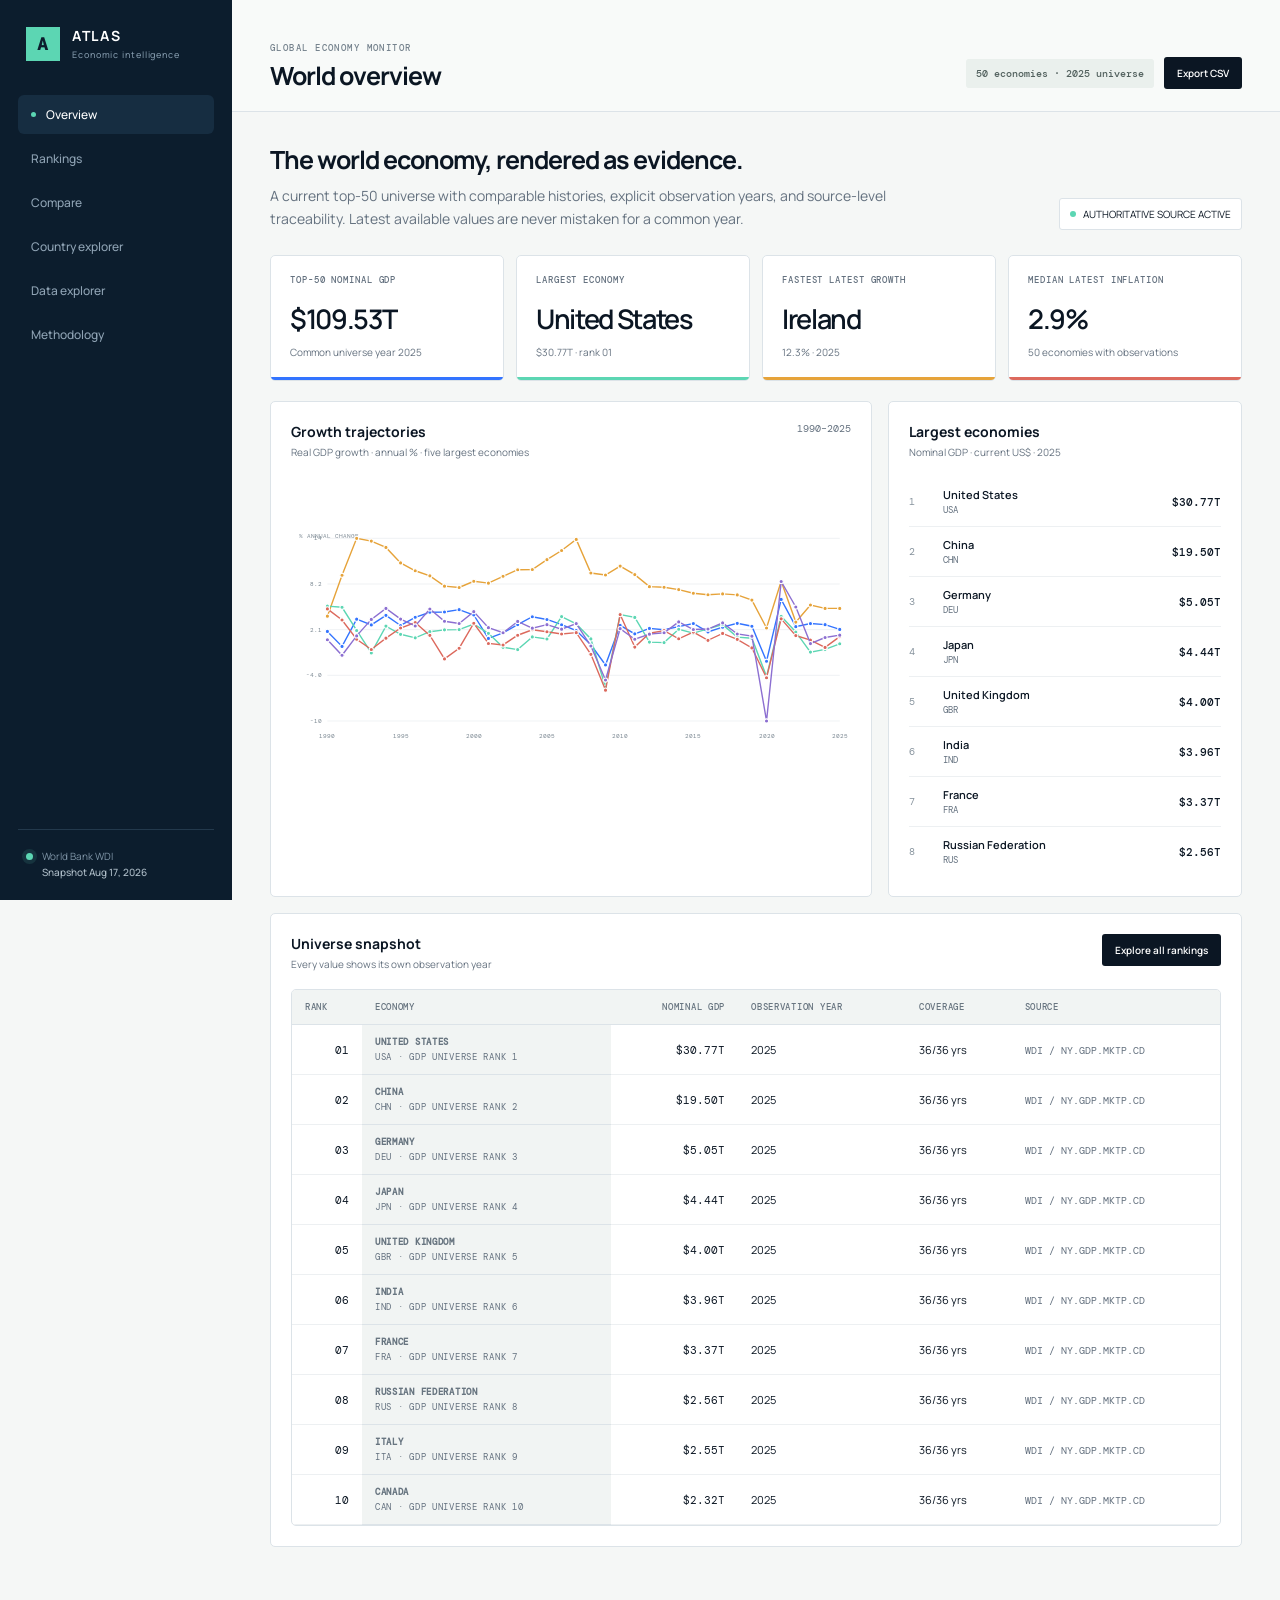
==== app/index.html @ 81814043 "build Atlas global economic intelligence platform" ====
<!doctype html>
<html lang="en">
<head>
  <meta charset="UTF-8" />
  <meta name="viewport" content="width=device-width, initial-scale=1.0" />
  <meta name="description" content="Source-traceable intelligence on the world's 50 largest economies." />
  <title>Atlas / Global Economic Intelligence</title>
  <link rel="preconnect" href="https://fonts.googleapis.com">
  <link rel="preconnect" href="https://fonts.gstatic.com" crossorigin>
  <link href="https://fonts.googleapis.com/css2?family=DM+Mono:wght@400;500&family=Manrope:wght@400;500;600;700&display=swap" rel="stylesheet">
  <link rel="stylesheet" href="styles.css?v=2" />
  <link rel="stylesheet" href="mobile.css?v=1" />
</head>
<body>
  <a class="skip-link" href="#main-content">Skip to main content</a>
  <div class="shell">
    <aside class="sidebar">
      <a class="brand" href="#overview"><span class="brand-mark">A</span><span>ATLAS<small>Economic intelligence</small></span></a>
      <nav id="nav">
        <button data-view="overview" class="active">Overview</button>
        <button data-view="rankings">Rankings</button>
        <button data-view="compare">Compare</button>
        <button data-view="country">Country explorer</button>
        <button data-view="data">Data explorer</button>
        <button data-view="methodology">Methodology</button>
      </nav>
      <div class="sidebar-foot"><i></i><span>World Bank WDI<br><b id="freshness">Loading source…</b></span></div>
    </aside>
    <main id="main-content" tabindex="-1">
      <header class="topbar">
        <div><span class="eyebrow">GLOBAL ECONOMY MONITOR</span><h1 id="page-title">World overview</h1></div>
        <div class="top-actions"><span id="coverage-pill" class="pill">Loading data</span><button id="download-button" class="download">Export CSV</button></div>
      </header>
      <div id="loading" class="loading" role="status" aria-live="polite"><div class="loader"></div><p>Assembling the evidence layer…</p></div>
      <div id="app" hidden></div>
    </main>
  </div>
  <script type="module" src="app.js?v=2"></script>
</body>
</html>
---- app/styles.css ----
:root{--ink:#0b1623;--muted:#64717f;--line:#dce3e8;--paper:#f5f7f6;--white:#fff;--navy:#0c1d2d;--mint:#5cd6b3;--blue:#3374ff;--amber:#e6a33a;--red:#dc695d;--mono:"DM Mono",monospace;--sans:"Manrope",sans-serif}
[hidden]{display:none!important}
.skip-link{position:fixed;left:12px;top:-60px;z-index:100;background:#fff;color:#0b1623;padding:10px 14px;border:2px solid #3374ff}.skip-link:focus{top:12px}.sr-only{position:absolute;width:1px;height:1px;padding:0;margin:-1px;overflow:hidden;clip:rect(0,0,0,0);white-space:nowrap;border:0}button:focus-visible,a:focus-visible,select:focus-visible,input:focus-visible{outline:3px solid #e6a33a;outline-offset:2px}.empty-state{min-height:280px;display:grid;place-items:center;text-align:center}.empty-state p{color:var(--muted);max-width:560px}.skeleton{background:linear-gradient(90deg,#edf1ef 25%,#f7f9f8 50%,#edf1ef 75%);background-size:200% 100%;animation:skeleton 1.2s infinite}@keyframes skeleton{to{background-position:-200% 0}}
.pagination{display:flex;justify-content:flex-end;align-items:center;gap:12px;padding:12px 0;font:10px var(--mono);color:var(--muted)}.pagination button{border:1px solid var(--line);background:#fff;padding:7px 10px;border-radius:3px;cursor:pointer}.pagination button:disabled{opacity:.45;cursor:not-allowed}
@media(max-width:650px){.sidebar{display:block;overflow-x:auto}.sidebar .brand{margin-bottom:12px}.sidebar nav{display:flex;gap:6px;min-width:max-content;margin:0}.sidebar nav button{display:block!important;font-size:11px!important;height:auto!important;padding:9px 11px}.sidebar nav button:after{content:none!important}.topbar h1{font-size:21px}.chart{height:260px}.country-hero{display:grid;gap:18px}.hero-rank{text-align:left}select,input{max-width:100%}}
*{box-sizing:border-box}html{scroll-behavior:smooth}body{margin:0;background:var(--paper);color:var(--ink);font-family:var(--sans);font-size:14px}.shell{min-height:100vh;display:grid;grid-template-columns:232px 1fr}.sidebar{position:sticky;top:0;height:100vh;background:var(--navy);color:#fff;padding:26px 18px 20px;display:flex;flex-direction:column}.brand{display:flex;gap:12px;align-items:center;color:#fff;text-decoration:none;padding:0 8px 34px;font-weight:700;letter-spacing:.12em}.brand-mark{display:grid;place-items:center;width:34px;height:34px;background:var(--mint);color:var(--navy);font-family:var(--mono);font-size:18px}.brand small{display:block;color:#7f95a7;font-size:9px;letter-spacing:.1em;margin-top:3px;font-weight:500}.sidebar nav{display:grid;gap:5px}.sidebar nav button{border:0;background:transparent;color:#8fa3b4;text-align:left;padding:11px 13px;border-radius:6px;font:500 12px var(--sans);cursor:pointer}.sidebar nav button:hover,.sidebar nav button.active{color:#fff;background:#162d41}.sidebar nav button.active:before{content:"";display:inline-block;width:5px;height:5px;border-radius:50%;background:var(--mint);margin:0 10px 2px 0}.sidebar-foot{margin-top:auto;border-top:1px solid #23394c;padding:18px 8px 0;display:flex;gap:9px;align-items:flex-start;font-size:10px;color:#7f95a7;line-height:1.6}.sidebar-foot i{width:7px;height:7px;background:var(--mint);border-radius:50%;margin-top:5px;box-shadow:0 0 0 4px #5cd6b31f}.sidebar-foot b{color:#afbec9;font-weight:500}main{min-width:0}.topbar{height:112px;border-bottom:1px solid var(--line);padding:24px 38px 22px;display:flex;align-items:flex-end;justify-content:space-between;background:#f8faf9}.eyebrow{font:500 9px var(--mono);letter-spacing:.16em;color:#75828d}.topbar h1{font-size:25px;line-height:1.1;margin:7px 0 0;letter-spacing:-.04em}.top-actions{display:flex;gap:10px;align-items:center}.pill{font:500 10px var(--mono);background:#eaf0ed;padding:8px 10px;border-radius:3px;color:#52615e}.download,.primary{border:0;background:var(--ink);color:#fff;padding:9px 13px;border-radius:3px;font:600 10px var(--sans);cursor:pointer}.loading{height:60vh;display:grid;place-content:center;text-align:center;color:var(--muted)}.loader{width:28px;height:28px;border:2px solid var(--line);border-top-color:var(--blue);border-radius:50%;animation:spin .9s linear infinite;margin:auto}@keyframes spin{to{transform:rotate(360deg)}}#app{padding:30px 38px 70px;max-width:1600px}.brief{display:flex;justify-content:space-between;gap:30px;align-items:flex-end;margin-bottom:25px}.brief h2{font-size:25px;max-width:640px;letter-spacing:-.04em;margin:0 0 7px}.brief p{color:var(--muted);max-width:680px;margin:0;line-height:1.65}.micro{font:400 10px var(--mono);color:var(--muted)}.kpis{display:grid;grid-template-columns:repeat(4,1fr);gap:12px;margin-bottom:20px}.card,.panel{background:var(--white);border:1px solid var(--line);border-radius:5px}.kpi{padding:18px 19px;min-height:126px;position:relative;overflow:hidden}.kpi:after{content:"";position:absolute;height:3px;bottom:0;left:0;right:0;background:var(--accent,var(--blue))}.kpi-label{font:500 9px var(--mono);letter-spacing:.1em;color:var(--muted);text-transform:uppercase}.kpi-value{font-size:27px;font-weight:600;letter-spacing:-.05em;margin:14px 0 8px}.kpi-meta{font-size:10px;color:var(--muted)}.grid-2{display:grid;grid-template-columns:minmax(0,1.7fr) minmax(280px,1fr);gap:16px;margin-bottom:16px}.panel{padding:20px}.panel-head{display:flex;justify-content:space-between;align-items:start;margin-bottom:18px;gap:12px}.panel h3{font-size:14px;margin:0 0 4px}.panel-sub{font-size:10px;color:var(--muted)}.chart{height:320px;width:100%;position:relative}.chart svg{width:100%;height:100%;overflow:visible}.axis-line{stroke:#dfe5e8;stroke-width:1}.grid-line{stroke:#e8edef;stroke-width:1}.axis-label{font:9px var(--mono);fill:#7a8791}.line{fill:none;stroke-width:2}.dot{stroke:#fff;stroke-width:1.5}.tooltip{position:fixed;z-index:20;background:#0c1d2deF;color:#fff;padding:8px 10px;border-radius:3px;font:10px var(--mono);pointer-events:none;transform:translate(8px,-100%);line-height:1.5}.rank-list{display:grid;gap:0}.rank-row{display:grid;grid-template-columns:26px 1fr auto;align-items:center;border-bottom:1px solid #edf0f2;padding:10px 0;gap:8px}.rank-row:last-child{border:0}.rank-num{font:10px var(--mono);color:#87939d}.rank-name{font-size:11px;font-weight:600}.rank-name small{display:block;font:9px var(--mono);color:var(--muted);margin-top:2px}.rank-value{font:500 11px var(--mono)}.table-wrap{overflow:auto;border:1px solid var(--line);border-radius:5px;background:#fff}table{width:100%;border-collapse:collapse;white-space:nowrap}th{position:sticky;top:0;background:#f1f4f3;font:500 9px var(--mono);letter-spacing:.08em;color:#687580;text-align:left;padding:11px 13px;border-bottom:1px solid var(--line);text-transform:uppercase;cursor:pointer}td{padding:12px 13px;border-bottom:1px solid #edf0f2;font-size:11px}td.num{font-family:var(--mono);text-align:right}tr:hover td{background:#f8faf9}.country-cell{font-weight:600}.country-cell small{display:block;font:9px var(--mono);color:var(--muted);margin-top:3px}.controls{display:flex;flex-wrap:wrap;gap:10px;margin-bottom:17px}.field{display:grid;gap:5px}.field label{font:500 8px var(--mono);letter-spacing:.08em;color:var(--muted);text-transform:uppercase}select,input{min-width:170px;background:#fff;border:1px solid #cfd8dd;border-radius:3px;padding:9px 10px;color:var(--ink);font:11px var(--sans)}.country-hero{background:var(--navy);color:#fff;border-radius:5px;padding:26px 28px;margin-bottom:16px;display:flex;justify-content:space-between;align-items:end}.country-hero h2{font-size:32px;margin:5px 0;letter-spacing:-.05em}.country-hero p{color:#91a5b5;margin:0}.hero-rank{text-align:right}.hero-rank strong{display:block;font:500 31px var(--mono);color:var(--mint)}.coverage{display:grid;grid-template-columns:repeat(7,1fr);gap:5px}.coverage-cell{background:#eff3f1;padding:11px 7px;border-radius:3px;text-align:center}.coverage-cell b{display:block;font:10px var(--mono);margin-bottom:4px}.coverage-cell span{font-size:8px;color:var(--muted)}.missing{color:#9ba5ad;font-style:italic}.method{max-width:900px}.method section{background:#fff;border:1px solid var(--line);padding:23px 25px;margin-bottom:12px;border-radius:5px}.method h3{margin:0 0 10px;font-size:15px}.method p,.method li{color:#56636e;line-height:1.7;font-size:12px}.method code{font:10px var(--mono);background:#eef2f1;padding:2px 5px}.source-chip{display:inline-flex;gap:7px;align-items:center;border:1px solid var(--line);padding:8px 10px;background:#fff;border-radius:3px;font-size:10px}.source-chip i{width:6px;height:6px;background:var(--mint);border-radius:50%}.empty{display:grid;place-content:center;height:280px;color:var(--muted);text-align:center}.legend{display:flex;gap:14px;flex-wrap:wrap}.legend span{font:9px var(--mono);color:var(--muted)}.legend i{display:inline-block;width:8px;height:8px;border-radius:50%;margin-right:5px}.note{border-left:3px solid var(--amber);background:#fff8e9;padding:12px 14px;font-size:10px;color:#71613e;margin:13px 0}.tabs{display:flex;gap:3px;margin-bottom:17px}.tabs button{border:1px solid var(--line);background:#fff;padding:8px 11px;font:10px var(--sans);cursor:pointer}.tabs button.active{background:var(--navy);color:#fff;border-color:var(--navy)}@media(max-width:1000px){.shell{grid-template-columns:70px 1fr}.sidebar{padding:22px 9px}.brand span:not(.brand-mark),.sidebar nav button{font-size:0}.sidebar nav button{height:38px}.sidebar nav button:after{content:"•";font-size:20px}.sidebar-foot{display:none}.kpis{grid-template-columns:repeat(2,1fr)}.grid-2{grid-template-columns:1fr}}@media(max-width:650px){.shell{display:block}.sidebar{position:static;width:100%;height:auto;flex-direction:row;align-items:center}.brand{padding:0}.sidebar nav{display:flex;margin-left:auto}.sidebar nav button{display:none}.topbar{height:auto;padding:20px}.top-actions{display:none}#app{padding:22px 16px}.kpis{grid-template-columns:1fr}.grid-2{grid-template-columns:1fr}.brief{display:block}.country-hero{align-items:start}.coverage{grid-template-columns:repeat(2,1fr)}}
---- app/mobile.css ----
@media(max-width:650px){
  .shell{display:block}
  .sidebar{position:static;width:100%;height:auto;display:block;padding:15px 12px 10px}
  .brand{padding:0 4px 12px}
  .brand span:not(.brand-mark){display:block}
  .sidebar nav{display:flex;overflow-x:auto;gap:4px;padding-bottom:2px}
  .sidebar nav button{display:block;height:auto;flex:0 0 auto;font-size:10px;padding:8px 10px}
  .sidebar nav button:after{content:none}
  .sidebar nav button.active:before{margin-right:6px}
}
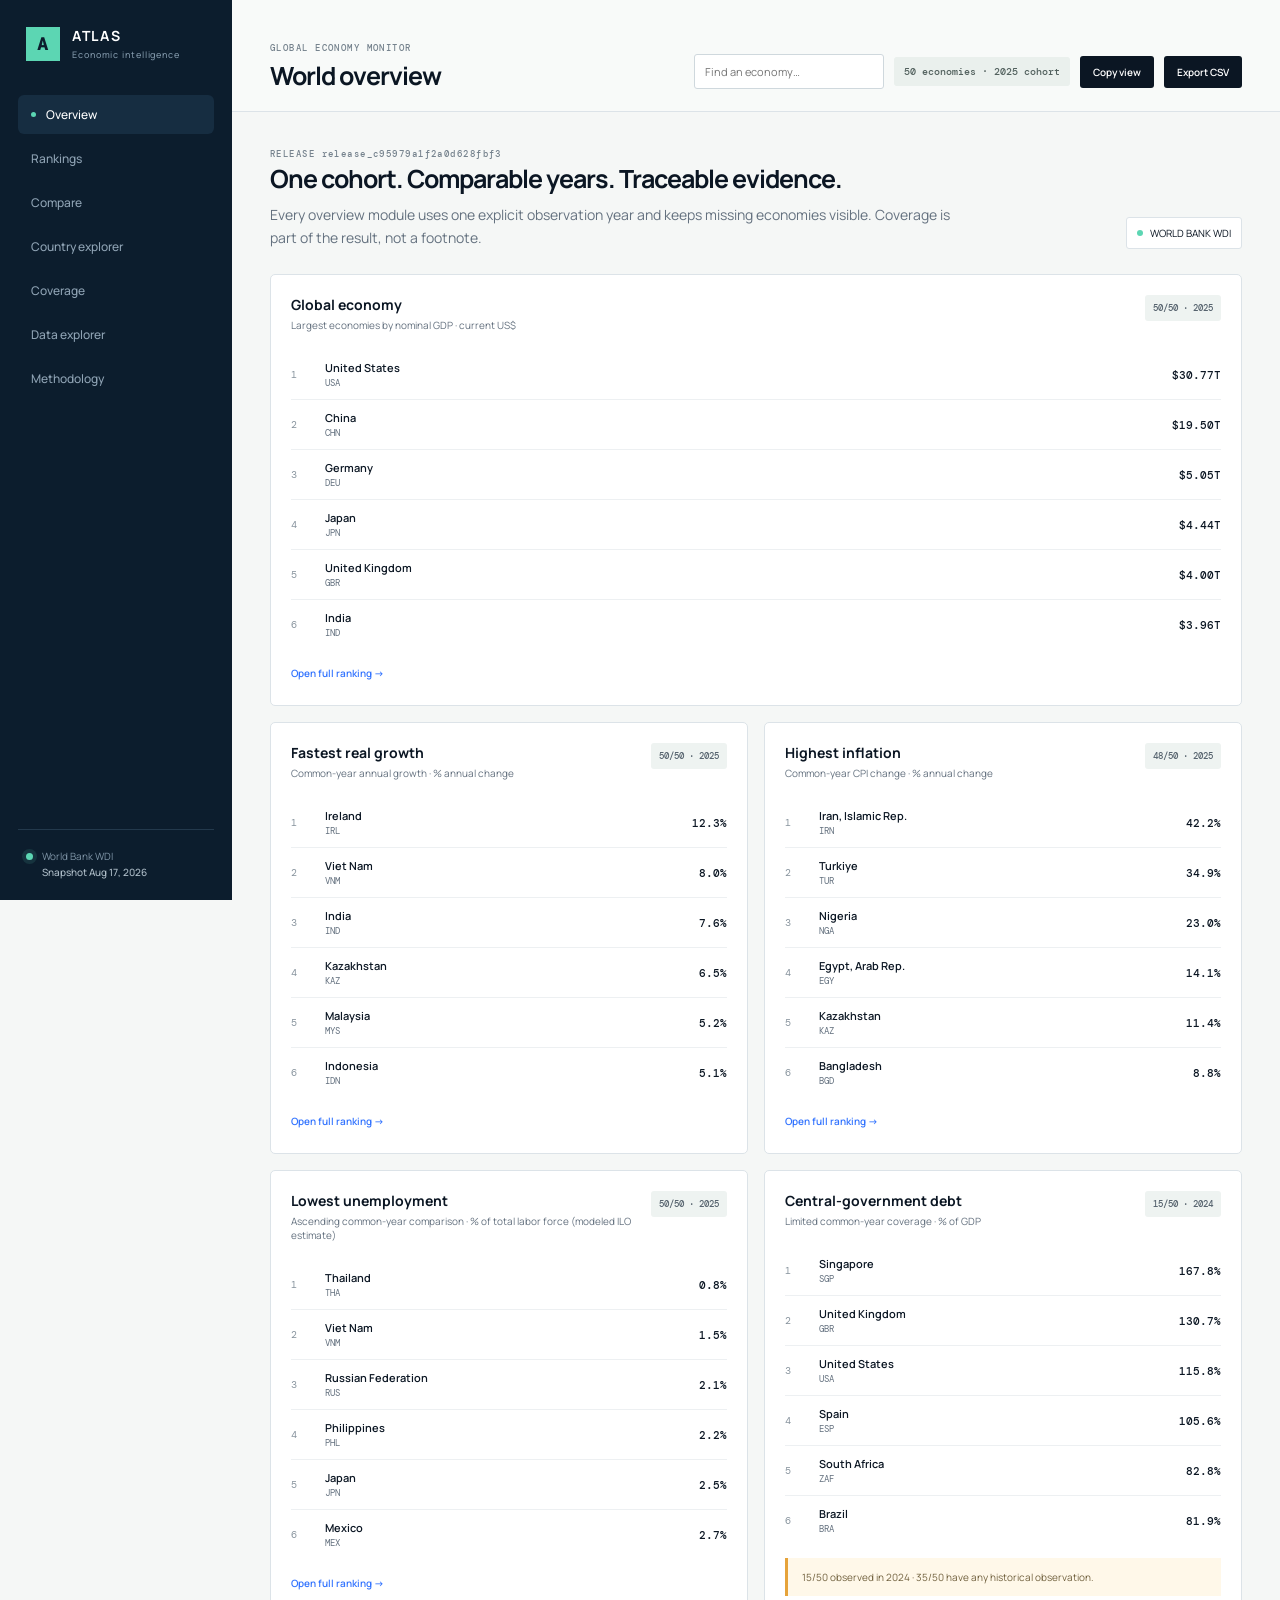
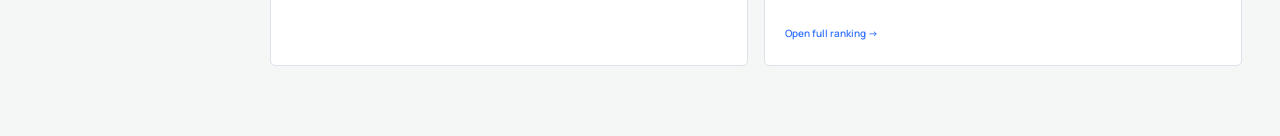
==== commit 66ae7e00: "implement Atlas Phase 1.1 economic hardening" ====
--- a/app/index.html
+++ b/app/index.html
@@ -21,6 +21,7 @@
         <button data-view="rankings">Rankings</button>
         <button data-view="compare">Compare</button>
         <button data-view="country">Country explorer</button>
+        <button data-view="coverage">Coverage</button>
         <button data-view="data">Data explorer</button>
         <button data-view="methodology">Methodology</button>
       </nav>
@@ -29,12 +30,12 @@
     <main id="main-content" tabindex="-1">
       <header class="topbar">
         <div><span class="eyebrow">GLOBAL ECONOMY MONITOR</span><h1 id="page-title">World overview</h1></div>
-        <div class="top-actions"><span id="coverage-pill" class="pill">Loading data</span><button id="download-button" class="download">Export CSV</button></div>
+        <div class="top-actions"><label class="global-search"><span class="sr-only">Find an economy</span><input id="global-search" list="country-search-list" placeholder="Find an economy…"><datalist id="country-search-list"></datalist></label><span id="coverage-pill" class="pill">Loading data</span><button id="share-button" class="download">Copy view</button><button id="download-button" class="download">Export CSV</button></div>
       </header>
       <div id="loading" class="loading" role="status" aria-live="polite"><div class="loader"></div><p>Assembling the evidence layer…</p></div>
       <div id="app" hidden></div>
     </main>
   </div>
-  <script type="module" src="app.js?v=2"></script>
+  <script type="module" src="app.js?v=3"></script>
 </body>
 </html>
--- a/app/styles.css
+++ b/app/styles.css
@@ -4,3 +4,6 @@
 .pagination{display:flex;justify-content:flex-end;align-items:center;gap:12px;padding:12px 0;font:10px var(--mono);color:var(--muted)}.pagination button{border:1px solid var(--line);background:#fff;padding:7px 10px;border-radius:3px;cursor:pointer}.pagination button:disabled{opacity:.45;cursor:not-allowed}
 @media(max-width:650px){.sidebar{display:block;overflow-x:auto}.sidebar .brand{margin-bottom:12px}.sidebar nav{display:flex;gap:6px;min-width:max-content;margin:0}.sidebar nav button{display:block!important;font-size:11px!important;height:auto!important;padding:9px 11px}.sidebar nav button:after{content:none!important}.topbar h1{font-size:21px}.chart{height:260px}.country-hero{display:grid;gap:18px}.hero-rank{text-align:left}select,input{max-width:100%}}
 *{box-sizing:border-box}html{scroll-behavior:smooth}body{margin:0;background:var(--paper);color:var(--ink);font-family:var(--sans);font-size:14px}.shell{min-height:100vh;display:grid;grid-template-columns:232px 1fr}.sidebar{position:sticky;top:0;height:100vh;background:var(--navy);color:#fff;padding:26px 18px 20px;display:flex;flex-direction:column}.brand{display:flex;gap:12px;align-items:center;color:#fff;text-decoration:none;padding:0 8px 34px;font-weight:700;letter-spacing:.12em}.brand-mark{display:grid;place-items:center;width:34px;height:34px;background:var(--mint);color:var(--navy);font-family:var(--mono);font-size:18px}.brand small{display:block;color:#7f95a7;font-size:9px;letter-spacing:.1em;margin-top:3px;font-weight:500}.sidebar nav{display:grid;gap:5px}.sidebar nav button{border:0;background:transparent;color:#8fa3b4;text-align:left;padding:11px 13px;border-radius:6px;font:500 12px var(--sans);cursor:pointer}.sidebar nav button:hover,.sidebar nav button.active{color:#fff;background:#162d41}.sidebar nav button.active:before{content:"";display:inline-block;width:5px;height:5px;border-radius:50%;background:var(--mint);margin:0 10px 2px 0}.sidebar-foot{margin-top:auto;border-top:1px solid #23394c;padding:18px 8px 0;display:flex;gap:9px;align-items:flex-start;font-size:10px;color:#7f95a7;line-height:1.6}.sidebar-foot i{width:7px;height:7px;background:var(--mint);border-radius:50%;margin-top:5px;box-shadow:0 0 0 4px #5cd6b31f}.sidebar-foot b{color:#afbec9;font-weight:500}main{min-width:0}.topbar{height:112px;border-bottom:1px solid var(--line);padding:24px 38px 22px;display:flex;align-items:flex-end;justify-content:space-between;background:#f8faf9}.eyebrow{font:500 9px var(--mono);letter-spacing:.16em;color:#75828d}.topbar h1{font-size:25px;line-height:1.1;margin:7px 0 0;letter-spacing:-.04em}.top-actions{display:flex;gap:10px;align-items:center}.pill{font:500 10px var(--mono);background:#eaf0ed;padding:8px 10px;border-radius:3px;color:#52615e}.download,.primary{border:0;background:var(--ink);color:#fff;padding:9px 13px;border-radius:3px;font:600 10px var(--sans);cursor:pointer}.loading{height:60vh;display:grid;place-content:center;text-align:center;color:var(--muted)}.loader{width:28px;height:28px;border:2px solid var(--line);border-top-color:var(--blue);border-radius:50%;animation:spin .9s linear infinite;margin:auto}@keyframes spin{to{transform:rotate(360deg)}}#app{padding:30px 38px 70px;max-width:1600px}.brief{display:flex;justify-content:space-between;gap:30px;align-items:flex-end;margin-bottom:25px}.brief h2{font-size:25px;max-width:640px;letter-spacing:-.04em;margin:0 0 7px}.brief p{color:var(--muted);max-width:680px;margin:0;line-height:1.65}.micro{font:400 10px var(--mono);color:var(--muted)}.kpis{display:grid;grid-template-columns:repeat(4,1fr);gap:12px;margin-bottom:20px}.card,.panel{background:var(--white);border:1px solid var(--line);border-radius:5px}.kpi{padding:18px 19px;min-height:126px;position:relative;overflow:hidden}.kpi:after{content:"";position:absolute;height:3px;bottom:0;left:0;right:0;background:var(--accent,var(--blue))}.kpi-label{font:500 9px var(--mono);letter-spacing:.1em;color:var(--muted);text-transform:uppercase}.kpi-value{font-size:27px;font-weight:600;letter-spacing:-.05em;margin:14px 0 8px}.kpi-meta{font-size:10px;color:var(--muted)}.grid-2{display:grid;grid-template-columns:minmax(0,1.7fr) minmax(280px,1fr);gap:16px;margin-bottom:16px}.panel{padding:20px}.panel-head{display:flex;justify-content:space-between;align-items:start;margin-bottom:18px;gap:12px}.panel h3{font-size:14px;margin:0 0 4px}.panel-sub{font-size:10px;color:var(--muted)}.chart{height:320px;width:100%;position:relative}.chart svg{width:100%;height:100%;overflow:visible}.axis-line{stroke:#dfe5e8;stroke-width:1}.grid-line{stroke:#e8edef;stroke-width:1}.axis-label{font:9px var(--mono);fill:#7a8791}.line{fill:none;stroke-width:2}.dot{stroke:#fff;stroke-width:1.5}.tooltip{position:fixed;z-index:20;background:#0c1d2deF;color:#fff;padding:8px 10px;border-radius:3px;font:10px var(--mono);pointer-events:none;transform:translate(8px,-100%);line-height:1.5}.rank-list{display:grid;gap:0}.rank-row{display:grid;grid-template-columns:26px 1fr auto;align-items:center;border-bottom:1px solid #edf0f2;padding:10px 0;gap:8px}.rank-row:last-child{border:0}.rank-num{font:10px var(--mono);color:#87939d}.rank-name{font-size:11px;font-weight:600}.rank-name small{display:block;font:9px var(--mono);color:var(--muted);margin-top:2px}.rank-value{font:500 11px var(--mono)}.table-wrap{overflow:auto;border:1px solid var(--line);border-radius:5px;background:#fff}table{width:100%;border-collapse:collapse;white-space:nowrap}th{position:sticky;top:0;background:#f1f4f3;font:500 9px var(--mono);letter-spacing:.08em;color:#687580;text-align:left;padding:11px 13px;border-bottom:1px solid var(--line);text-transform:uppercase;cursor:pointer}td{padding:12px 13px;border-bottom:1px solid #edf0f2;font-size:11px}td.num{font-family:var(--mono);text-align:right}tr:hover td{background:#f8faf9}.country-cell{font-weight:600}.country-cell small{display:block;font:9px var(--mono);color:var(--muted);margin-top:3px}.controls{display:flex;flex-wrap:wrap;gap:10px;margin-bottom:17px}.field{display:grid;gap:5px}.field label{font:500 8px var(--mono);letter-spacing:.08em;color:var(--muted);text-transform:uppercase}select,input{min-width:170px;background:#fff;border:1px solid #cfd8dd;border-radius:3px;padding:9px 10px;color:var(--ink);font:11px var(--sans)}.country-hero{background:var(--navy);color:#fff;border-radius:5px;padding:26px 28px;margin-bottom:16px;display:flex;justify-content:space-between;align-items:end}.country-hero h2{font-size:32px;margin:5px 0;letter-spacing:-.05em}.country-hero p{color:#91a5b5;margin:0}.hero-rank{text-align:right}.hero-rank strong{display:block;font:500 31px var(--mono);color:var(--mint)}.coverage{display:grid;grid-template-columns:repeat(7,1fr);gap:5px}.coverage-cell{background:#eff3f1;padding:11px 7px;border-radius:3px;text-align:center}.coverage-cell b{display:block;font:10px var(--mono);margin-bottom:4px}.coverage-cell span{font-size:8px;color:var(--muted)}.missing{color:#9ba5ad;font-style:italic}.method{max-width:900px}.method section{background:#fff;border:1px solid var(--line);padding:23px 25px;margin-bottom:12px;border-radius:5px}.method h3{margin:0 0 10px;font-size:15px}.method p,.method li{color:#56636e;line-height:1.7;font-size:12px}.method code{font:10px var(--mono);background:#eef2f1;padding:2px 5px}.source-chip{display:inline-flex;gap:7px;align-items:center;border:1px solid var(--line);padding:8px 10px;background:#fff;border-radius:3px;font-size:10px}.source-chip i{width:6px;height:6px;background:var(--mint);border-radius:50%}.empty{display:grid;place-content:center;height:280px;color:var(--muted);text-align:center}.legend{display:flex;gap:14px;flex-wrap:wrap}.legend span{font:9px var(--mono);color:var(--muted)}.legend i{display:inline-block;width:8px;height:8px;border-radius:50%;margin-right:5px}.note{border-left:3px solid var(--amber);background:#fff8e9;padding:12px 14px;font-size:10px;color:#71613e;margin:13px 0}.tabs{display:flex;gap:3px;margin-bottom:17px}.tabs button{border:1px solid var(--line);background:#fff;padding:8px 11px;font:10px var(--sans);cursor:pointer}.tabs button.active{background:var(--navy);color:#fff;border-color:var(--navy)}@media(max-width:1000px){.shell{grid-template-columns:70px 1fr}.sidebar{padding:22px 9px}.brand span:not(.brand-mark),.sidebar nav button{font-size:0}.sidebar nav button{height:38px}.sidebar nav button:after{content:"•";font-size:20px}.sidebar-foot{display:none}.kpis{grid-template-columns:repeat(2,1fr)}.grid-2{grid-template-columns:1fr}}@media(max-width:650px){.shell{display:block}.sidebar{position:static;width:100%;height:auto;flex-direction:row;align-items:center}.brand{padding:0}.sidebar nav{display:flex;margin-left:auto}.sidebar nav button{display:none}.topbar{height:auto;padding:20px}.top-actions{display:none}#app{padding:22px 16px}.kpis{grid-template-columns:1fr}.grid-2{grid-template-columns:1fr}.brief{display:block}.country-hero{align-items:start}.coverage{grid-template-columns:repeat(2,1fr)}}
+.global-search input{min-width:190px}.ranking-summary{display:grid;gap:6px;text-align:right;background:var(--navy);color:#fff;padding:15px 18px;border-radius:5px}.ranking-summary strong{font:600 12px var(--mono)}.ranking-summary span{font:10px var(--mono);color:#9fb1bf}.coverage-chip{font:500 9px var(--mono);background:#eef3f1;color:#56636e;padding:7px 8px;border-radius:3px;white-space:nowrap}.overview-grid{display:grid;grid-template-columns:repeat(2,minmax(0,1fr));gap:16px}.overview-module:first-child{grid-column:1/-1}.text-button{margin-top:12px;border:0;background:transparent;color:var(--blue);padding:5px 0;font:600 10px var(--sans);cursor:pointer}.rank-history-panel{margin-top:16px}.row-missing td,.row-missing th{background:#fafbfb;color:#87939d}.status{display:inline-flex;align-items:center;white-space:nowrap;border-radius:999px;padding:4px 7px;font:500 8px var(--mono);background:#eef2f3;color:#596872}.status-current_year{background:#e5f4ef;color:#276957}.status-prior_year{background:#fff3da;color:#805f1c}.status-historical{background:#f4e9e8;color:#8a4f48}.status-unavailable{background:#eef0f2;color:#76828b}.provenance{margin-top:12px;border-top:1px solid #edf0f2;padding-top:9px}.provenance summary{cursor:pointer;font:500 9px var(--mono);color:var(--muted)}.provenance dl{display:grid;grid-template-columns:110px 1fr;gap:5px 10px;margin:10px 0 0;font-size:10px}.provenance dt{color:var(--muted)}.provenance dd{margin:0}.section-title{margin:28px 0 12px;font-size:15px}.kpis-wide{grid-template-columns:repeat(4,1fr)}.history-grid{display:grid;grid-template-columns:repeat(2,minmax(0,1fr));gap:14px}.compact-chart .chart{height:250px}.coverage-detailed{grid-template-columns:repeat(4,1fr)}.coverage-detailed .coverage-cell{display:grid;gap:6px;text-align:left;padding:14px}.coverage-detailed .coverage-cell b{font-family:var(--sans);font-size:10px}.coverage-summary{display:grid;grid-template-columns:repeat(4,1fr);gap:10px;margin-bottom:16px}.coverage-summary .kpi{min-height:105px}.table-wrap code{font:9px var(--mono)}
+@media(max-width:1100px){.kpis-wide,.coverage-summary{grid-template-columns:repeat(2,1fr)}.coverage-detailed{grid-template-columns:repeat(2,1fr)}}
+@media(max-width:760px){.overview-grid,.history-grid{grid-template-columns:1fr}.overview-module:first-child{grid-column:auto}.ranking-summary{text-align:left;margin-top:14px}.kpis-wide,.coverage-summary{grid-template-columns:1fr}.coverage-detailed{grid-template-columns:1fr}.provenance dl{grid-template-columns:1fr}.top-actions{display:none}.brief{align-items:start}}
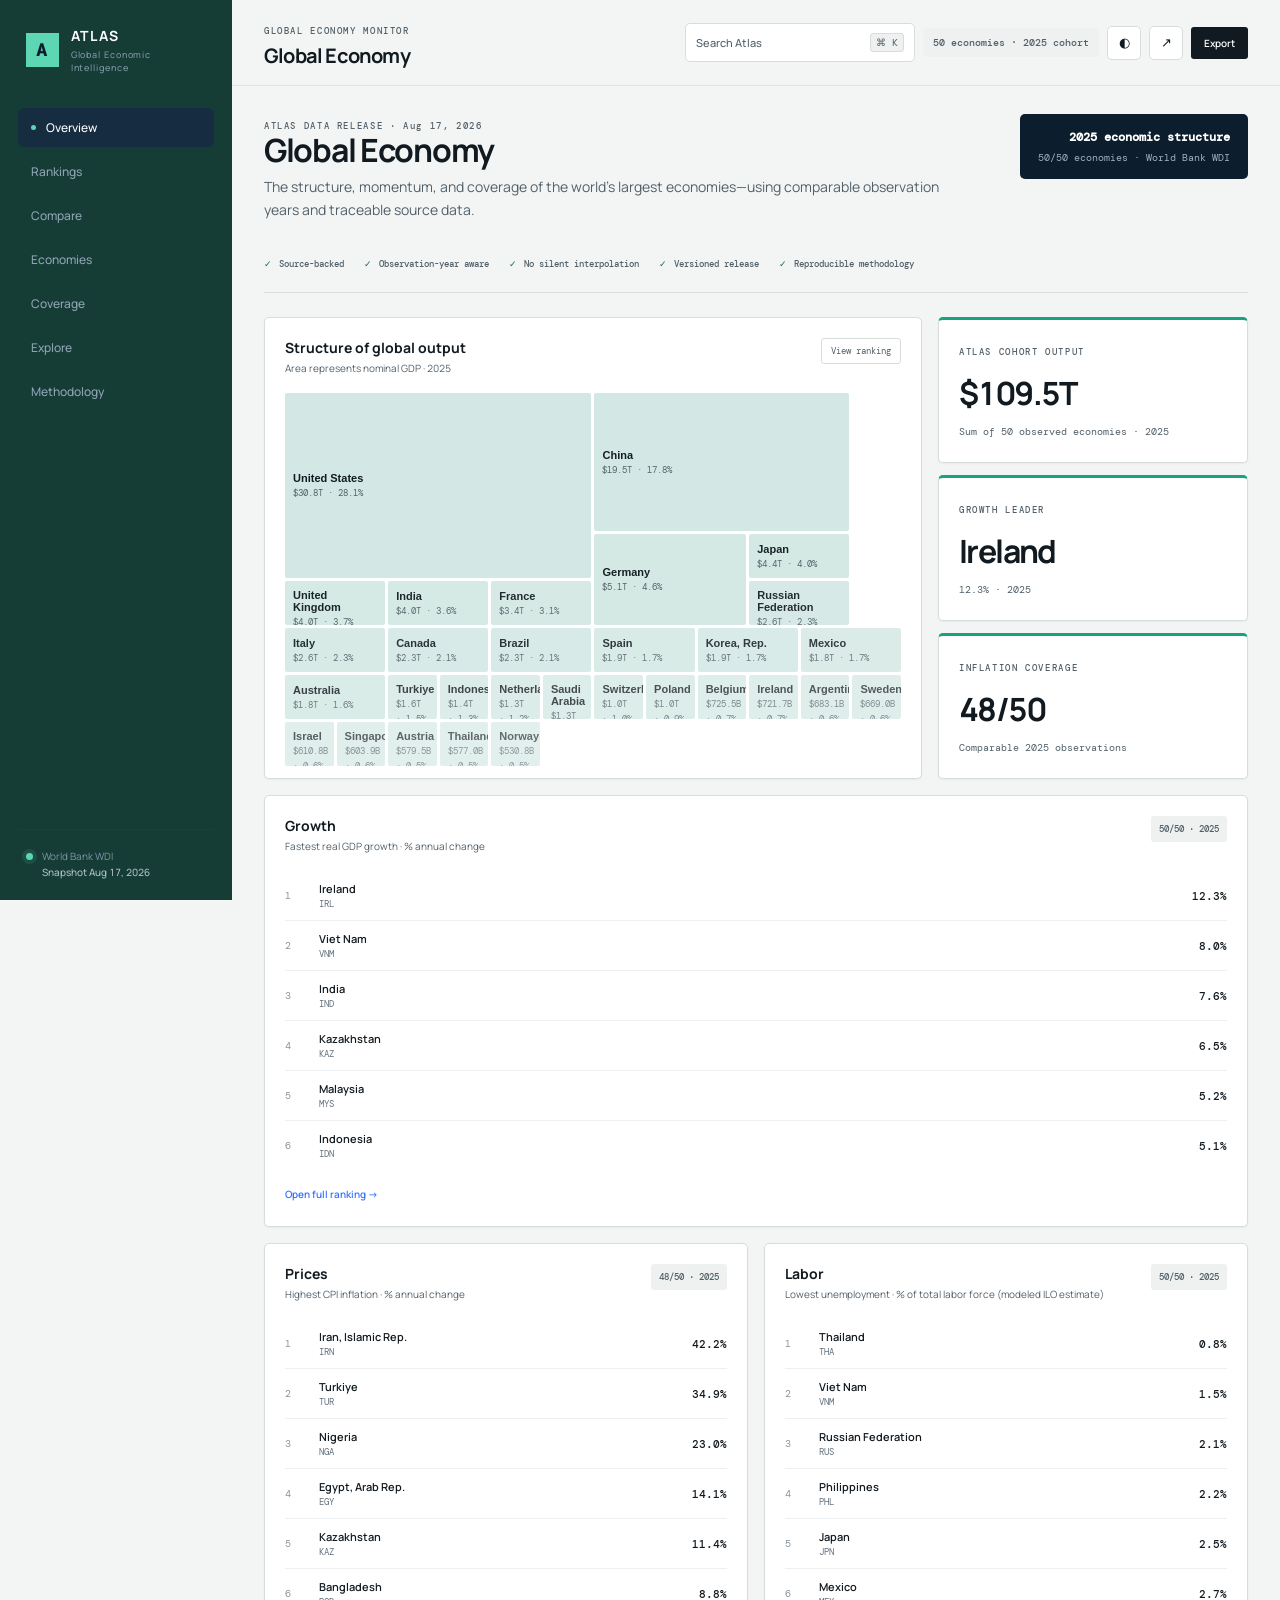
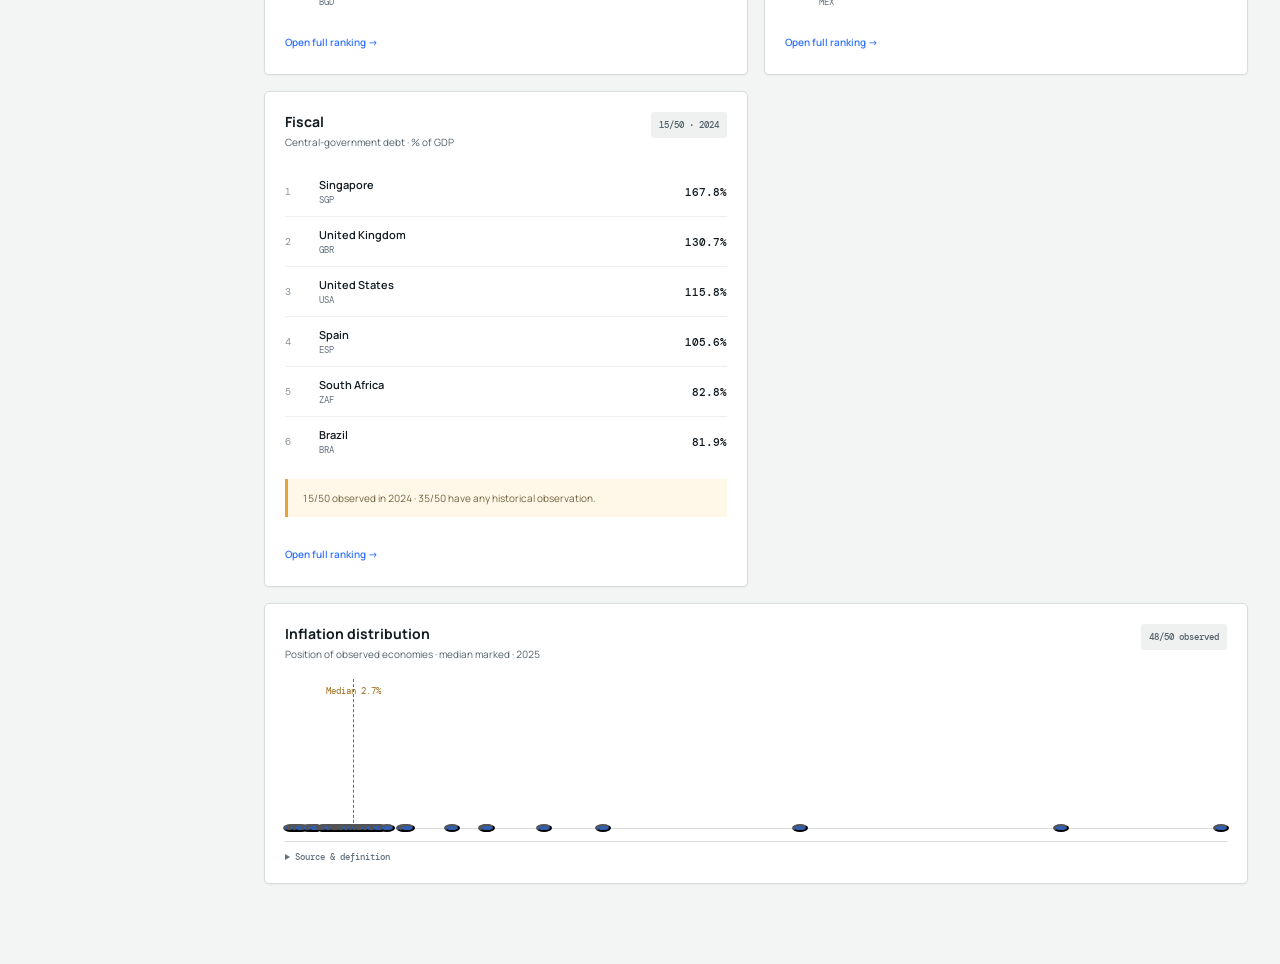
==== commit 599ae904: "transform Atlas product experience" ====
--- a/app/index.html
+++ b/app/index.html
@@ -3,26 +3,30 @@
 <head>
   <meta charset="UTF-8" />
   <meta name="viewport" content="width=device-width, initial-scale=1.0" />
-  <meta name="description" content="Source-traceable intelligence on the world's 50 largest economies." />
-  <title>Atlas / Global Economic Intelligence</title>
+  <meta name="description" content="Explore, compare, and understand the world's largest economies with reproducible, source-backed data." />
+  <meta property="og:title" content="ATLAS — Global Economic Intelligence" />
+  <meta property="og:description" content="A source-backed view of the structure and trajectory of the global economy." />
+  <meta property="og:type" content="website" />
+  <meta name="twitter:card" content="summary_large_image" />
+  <link rel="canonical" href="https://global-economic-intelligence.vercel.app/" />
+  <title>ATLAS — Global Economic Intelligence</title>
   <link rel="preconnect" href="https://fonts.googleapis.com">
   <link rel="preconnect" href="https://fonts.gstatic.com" crossorigin>
   <link href="https://fonts.googleapis.com/css2?family=DM+Mono:wght@400;500&family=Manrope:wght@400;500;600;700&display=swap" rel="stylesheet">
-  <link rel="stylesheet" href="styles.css?v=2" />
-  <link rel="stylesheet" href="mobile.css?v=1" />
+  <link rel="stylesheet" href="styles.css?v=4" />
 </head>
 <body>
   <a class="skip-link" href="#main-content">Skip to main content</a>
   <div class="shell">
     <aside class="sidebar">
-      <a class="brand" href="#overview"><span class="brand-mark">A</span><span>ATLAS<small>Economic intelligence</small></span></a>
+      <a class="brand" href="?view=overview" aria-label="Atlas home"><span class="brand-mark">A</span><span>ATLAS<small>Global Economic Intelligence</small></span></a>
       <nav id="nav">
         <button data-view="overview" class="active">Overview</button>
         <button data-view="rankings">Rankings</button>
         <button data-view="compare">Compare</button>
-        <button data-view="country">Country explorer</button>
+        <button data-view="country">Economies</button>
         <button data-view="coverage">Coverage</button>
-        <button data-view="data">Data explorer</button>
+        <button data-view="data">Explore</button>
         <button data-view="methodology">Methodology</button>
       </nav>
       <div class="sidebar-foot"><i></i><span>World Bank WDI<br><b id="freshness">Loading source…</b></span></div>
@@ -30,12 +34,14 @@
     <main id="main-content" tabindex="-1">
       <header class="topbar">
         <div><span class="eyebrow">GLOBAL ECONOMY MONITOR</span><h1 id="page-title">World overview</h1></div>
-        <div class="top-actions"><label class="global-search"><span class="sr-only">Find an economy</span><input id="global-search" list="country-search-list" placeholder="Find an economy…"><datalist id="country-search-list"></datalist></label><span id="coverage-pill" class="pill">Loading data</span><button id="share-button" class="download">Copy view</button><button id="download-button" class="download">Export CSV</button></div>
+        <div class="top-actions"><button id="command-button" class="command-trigger" aria-keyshortcuts="Meta+K Control+K"><span>Search Atlas</span><kbd>⌘ K</kbd></button><span id="coverage-pill" class="pill">Loading data</span><button id="theme-button" class="icon-button" aria-label="Switch color theme">◐</button><button id="share-button" class="icon-button" aria-label="Copy shareable view">↗</button><button id="download-button" class="download">Export</button></div>
       </header>
-      <div id="loading" class="loading" role="status" aria-live="polite"><div class="loader"></div><p>Assembling the evidence layer…</p></div>
+      <div id="loading" class="loading" role="status" aria-live="polite"><div class="skeleton-layout"><i></i><i></i><i></i><i></i></div><p>Loading the latest Atlas data release…</p></div>
       <div id="app" hidden></div>
     </main>
   </div>
-  <script type="module" src="app.js?v=3"></script>
+  <dialog id="command-dialog" class="command-dialog" aria-label="Search Atlas"><form method="dialog"><div class="command-head"><label for="command-input">Search economies, metrics, and analysis</label><button aria-label="Close search">Esc</button></div><input id="command-input" autocomplete="off" placeholder="Try “Japan”, “debt ranking”, or “compare US China”"><div id="command-results" role="listbox"></div><p class="command-hint">↑↓ Navigate · Enter Open · Esc Close</p></form></dialog>
+  <div id="chart-tooltip" class="chart-tooltip" hidden></div>
+  <script type="module" src="app.js?v=5"></script>
 </body>
 </html>
--- a/app/styles.css
+++ b/app/styles.css
@@ -7,3 +7,11 @@
 .global-search input{min-width:190px}.ranking-summary{display:grid;gap:6px;text-align:right;background:var(--navy);color:#fff;padding:15px 18px;border-radius:5px}.ranking-summary strong{font:600 12px var(--mono)}.ranking-summary span{font:10px var(--mono);color:#9fb1bf}.coverage-chip{font:500 9px var(--mono);background:#eef3f1;color:#56636e;padding:7px 8px;border-radius:3px;white-space:nowrap}.overview-grid{display:grid;grid-template-columns:repeat(2,minmax(0,1fr));gap:16px}.overview-module:first-child{grid-column:1/-1}.text-button{margin-top:12px;border:0;background:transparent;color:var(--blue);padding:5px 0;font:600 10px var(--sans);cursor:pointer}.rank-history-panel{margin-top:16px}.row-missing td,.row-missing th{background:#fafbfb;color:#87939d}.status{display:inline-flex;align-items:center;white-space:nowrap;border-radius:999px;padding:4px 7px;font:500 8px var(--mono);background:#eef2f3;color:#596872}.status-current_year{background:#e5f4ef;color:#276957}.status-prior_year{background:#fff3da;color:#805f1c}.status-historical{background:#f4e9e8;color:#8a4f48}.status-unavailable{background:#eef0f2;color:#76828b}.provenance{margin-top:12px;border-top:1px solid #edf0f2;padding-top:9px}.provenance summary{cursor:pointer;font:500 9px var(--mono);color:var(--muted)}.provenance dl{display:grid;grid-template-columns:110px 1fr;gap:5px 10px;margin:10px 0 0;font-size:10px}.provenance dt{color:var(--muted)}.provenance dd{margin:0}.section-title{margin:28px 0 12px;font-size:15px}.kpis-wide{grid-template-columns:repeat(4,1fr)}.history-grid{display:grid;grid-template-columns:repeat(2,minmax(0,1fr));gap:14px}.compact-chart .chart{height:250px}.coverage-detailed{grid-template-columns:repeat(4,1fr)}.coverage-detailed .coverage-cell{display:grid;gap:6px;text-align:left;padding:14px}.coverage-detailed .coverage-cell b{font-family:var(--sans);font-size:10px}.coverage-summary{display:grid;grid-template-columns:repeat(4,1fr);gap:10px;margin-bottom:16px}.coverage-summary .kpi{min-height:105px}.table-wrap code{font:9px var(--mono)}
 @media(max-width:1100px){.kpis-wide,.coverage-summary{grid-template-columns:repeat(2,1fr)}.coverage-detailed{grid-template-columns:repeat(2,1fr)}}
 @media(max-width:760px){.overview-grid,.history-grid{grid-template-columns:1fr}.overview-module:first-child{grid-column:auto}.ranking-summary{text-align:left;margin-top:14px}.kpis-wide,.coverage-summary{grid-template-columns:1fr}.coverage-detailed{grid-template-columns:1fr}.provenance dl{grid-template-columns:1fr}.top-actions{display:none}.brief{align-items:start}}
+
+/* Atlas Design System 2.0 */
+:root{color-scheme:light;--bg:#f3f5f4;--surface:#fff;--surface-2:#eef1ef;--surface-3:#e6ebe8;--text:#111a20;--text-2:#52606a;--text-3:#7c8991;--border:#d6ddda;--border-strong:#b8c3be;--brand:#153d35;--brand-2:#20745f;--accent:#16a37d;--focus:#d88920;--positive:#14745b;--negative:#aa3d47;--warning:#9a6813;--missing:#879198;--chart-1:#087f6b;--chart-2:#315eaf;--chart-3:#b66a1d;--chart-4:#8d4e91;--chart-5:#4c7888;--chart-6:#b14755;--radius-xs:2px;--radius-sm:5px;--radius-md:9px;--shadow-1:0 1px 2px rgb(10 30 25 / .05);--space-1:4px;--space-2:8px;--space-3:12px;--space-4:16px;--space-5:24px;--space-6:32px;--space-7:48px}
+[data-theme="dark"]{color-scheme:dark;--bg:#0d1417;--surface:#141d21;--surface-2:#1a262a;--surface-3:#223036;--text:#edf3f0;--text-2:#a9b7b2;--text-3:#7f918a;--border:#29383d;--border-strong:#3d5056;--brand:#0a1719;--brand-2:#5bc7a8;--accent:#65d8b8;--focus:#f0ad49;--positive:#65d8b8;--negative:#ef8891;--warning:#e7b45d;--missing:#8a989d;--chart-1:#64d8b7;--chart-2:#82a9ef;--chart-3:#efb46c;--chart-4:#d5a0d8;--chart-5:#87bdcf;--chart-6:#ef929b;--shadow-1:none}
+body{background:var(--bg);color:var(--text);font-feature-settings:"tnum" 1,"ss01" 1}.sidebar{background:var(--brand)}.topbar{height:86px;padding:18px 32px;background:color-mix(in srgb,var(--bg) 94%,transparent);backdrop-filter:blur(12px);position:sticky;top:0;z-index:12;align-items:center}.topbar h1{font-size:20px}.top-actions{gap:8px}.command-trigger{min-width:230px;display:flex;justify-content:space-between;align-items:center;border:1px solid var(--border);background:var(--surface);color:var(--text-2);padding:9px 10px;border-radius:var(--radius-sm);font:500 11px var(--sans);cursor:pointer}.command-trigger kbd{font:10px var(--mono);border:1px solid var(--border);background:var(--surface-2);padding:2px 5px;border-radius:3px}.icon-button{width:34px;height:34px;border:1px solid var(--border);background:var(--surface);color:var(--text);border-radius:var(--radius-sm);cursor:pointer}.download{background:var(--text);color:var(--surface)}#app{padding:28px 32px 80px}.card,.panel,.table-wrap,.method section,.source-chip{background:var(--surface);border-color:var(--border);box-shadow:var(--shadow-1)}.pill,.coverage-chip,.coverage-cell{background:var(--surface-2);color:var(--text-2)}.brief{align-items:flex-start}.brief h2{font-size:32px;line-height:1.1}.brief p,.panel-sub,.micro,.eyebrow,.kpi-meta{color:var(--text-2)}.eyebrow{letter-spacing:.18em}.trust-strip{display:flex;gap:20px;flex-wrap:wrap;padding:12px 0 22px;border-bottom:1px solid var(--border);margin-bottom:24px;font:500 9px var(--mono);color:var(--text-2)}.trust-strip span:before{content:"✓";color:var(--positive);margin-right:7px}.world-hero{display:grid;grid-template-columns:minmax(0,1.45fr) minmax(310px,.55fr);gap:16px;margin-bottom:16px}.world-structure{min-height:460px}.hero-aside{display:grid;gap:12px}.hero-stat{padding:20px;border-top:3px solid var(--accent)}.hero-stat strong{display:block;font-size:32px;letter-spacing:-.05em;margin:12px 0 5px}.treemap{display:grid;grid-template-columns:repeat(12,1fr);grid-auto-rows:44px;gap:3px;height:365px}.tree-node{border:0;background:color-mix(in srgb,var(--chart-1) 18%,var(--surface));color:var(--text);padding:8px;text-align:left;overflow:hidden;cursor:pointer;border-radius:2px;transition:background .15s,transform .15s}.tree-node:hover,.tree-node:focus-visible{background:color-mix(in srgb,var(--chart-1) 30%,var(--surface));transform:translateY(-1px)}.tree-node b{display:block;font-size:11px}.tree-node small{font:9px var(--mono);color:var(--text-2)}.distribution{position:relative;height:150px;border-bottom:1px solid var(--border);margin:12px 6px 0}.distribution-dot{position:absolute;width:8px;height:8px;border-radius:50%;background:var(--chart-2);transform:translate(-50%,50%);bottom:0}.distribution-dot.selected{width:12px;height:12px;background:var(--accent);outline:3px solid color-mix(in srgb,var(--accent) 20%,transparent)}.distribution-median{position:absolute;top:0;bottom:0;border-left:1px dashed var(--warning)}.distribution-label{position:absolute;top:6px;font:9px var(--mono);color:var(--warning);transform:translateX(-50%)}.economy-hero{background:var(--brand);color:#fff;padding:32px;border-radius:var(--radius-md);display:grid;grid-template-columns:1.2fr 1fr;gap:34px;margin-bottom:18px}.economy-hero h2{font-size:38px;margin:4px 0 18px}.economy-hero .hero-number{font:500 48px var(--mono);letter-spacing:-.06em}.economy-hero .hero-number small{display:block;font:500 10px var(--mono);letter-spacing:.1em;color:#91aaa3;margin-top:8px}.hero-context{display:grid;grid-template-columns:repeat(2,1fr);gap:1px;background:#ffffff18}.hero-context div{background:var(--brand);padding:16px}.hero-context strong{display:block;font:500 18px var(--mono);margin-top:7px}.data-highlights{display:grid;grid-template-columns:repeat(2,1fr);gap:10px;margin:16px 0}.highlight{padding:16px 18px;border-left:3px solid var(--accent);background:var(--surface);font-size:12px;line-height:1.6}.section-nav{display:flex;gap:18px;overflow:auto;border-bottom:1px solid var(--border);margin:24px 0 16px}.section-nav a{padding:10px 0;color:var(--text-2);font:500 10px var(--mono);text-decoration:none;white-space:nowrap}.compare-strip{display:grid;grid-template-columns:repeat(auto-fit,minmax(180px,1fr));gap:1px;background:var(--border);border:1px solid var(--border);margin-bottom:16px}.compare-economy{background:var(--surface);padding:16px}.compare-economy strong{display:block;font:500 22px var(--mono);margin:8px 0}.mode-tabs{display:inline-flex;border:1px solid var(--border);background:var(--surface)}.mode-tabs button{border:0;border-right:1px solid var(--border);background:transparent;color:var(--text-2);padding:8px 12px;font:500 9px var(--mono);cursor:pointer}.mode-tabs button:last-child{border:0}.mode-tabs button.active{background:var(--text);color:var(--surface)}.scatter{height:520px}.scatter-dot{cursor:pointer;stroke:var(--surface);stroke-width:1.5}.chart-toolbar{display:flex;gap:8px;align-items:center;flex-wrap:wrap}.chart-action{border:1px solid var(--border);background:var(--surface);color:var(--text-2);padding:6px 9px;border-radius:3px;font:9px var(--mono);cursor:pointer}.chart-tooltip{position:fixed;z-index:50;pointer-events:none;background:var(--text);color:var(--surface);padding:10px 12px;border-radius:var(--radius-sm);font:10px var(--mono);line-height:1.65;box-shadow:0 8px 30px #0003;max-width:230px}.command-dialog{width:min(680px,calc(100% - 28px));border:1px solid var(--border);border-radius:var(--radius-md);padding:0;background:var(--surface);color:var(--text);box-shadow:0 24px 80px #0005}.command-dialog::backdrop{background:#07100dbb;backdrop-filter:blur(3px)}.command-dialog form{padding:14px}.command-head{display:flex;justify-content:space-between;align-items:center;margin-bottom:10px}.command-head label{font:600 11px var(--sans)}.command-head button{border:1px solid var(--border);background:var(--surface-2);color:var(--text-2);padding:4px 7px}.command-dialog input{width:100%;min-width:0;font-size:16px;padding:14px}.command-result{width:100%;display:grid;grid-template-columns:28px 1fr auto;gap:8px;text-align:left;align-items:center;border:0;border-bottom:1px solid var(--border);background:transparent;color:var(--text);padding:12px 8px;cursor:pointer}.command-result:hover,.command-result.active{background:var(--surface-2)}.command-result small{color:var(--text-3)}.command-hint{font:9px var(--mono);color:var(--text-3);margin:10px 4px 0}.skeleton-layout{width:min(800px,80vw);display:grid;grid-template-columns:2fr 1fr;gap:12px}.skeleton-layout i{height:120px;border-radius:var(--radius-sm);background:linear-gradient(90deg,var(--surface-2),var(--surface),var(--surface-2));background-size:200% 100%;animation:skeleton 1.4s infinite}.skeleton-layout i:first-child{height:260px;grid-row:span 2}.table-wrap th{background:var(--surface-2);color:var(--text-2);z-index:2}.table-wrap td{border-color:var(--border)}tr:hover td{background:var(--surface-2)}select,input{background:var(--surface);border-color:var(--border);color:var(--text)}.provenance{border-color:var(--border)}.method{max-width:1080px}.method details{background:var(--surface);border:1px solid var(--border);margin-bottom:8px}.method details summary{padding:16px 20px;cursor:pointer;font-weight:600}.method details>div{padding:0 20px 20px;color:var(--text-2);line-height:1.7}.chart .line{transition:d .2s ease}.chart .dot{cursor:crosshair}.chart .dot:focus{outline:none;stroke:var(--focus);stroke-width:4}
+@media(prefers-reduced-motion:reduce){*,*:before,*:after{scroll-behavior:auto!important;animation:none!important;transition:none!important}}
+@media(max-width:1100px){.world-hero{grid-template-columns:1fr}.treemap{height:320px}.economy-hero{grid-template-columns:1fr}.scatter{height:430px}}
+@media(max-width:760px){.topbar{padding:14px 16px}.topbar>div:first-child{display:none}.top-actions{display:flex;width:100%}.command-trigger{min-width:0;flex:1}.pill,.download{display:none}#app{padding:20px 14px 60px}.brief h2{font-size:27px}.trust-strip{gap:10px}.world-structure{min-height:380px}.treemap{grid-template-columns:repeat(6,1fr);grid-auto-rows:38px;height:300px}.economy-hero{padding:22px}.economy-hero h2{font-size:30px}.economy-hero .hero-number{font-size:37px}.hero-context{grid-template-columns:1fr 1fr}.data-highlights{grid-template-columns:1fr}.chart{height:280px}.scatter{height:380px}.compare-strip{grid-template-columns:1fr 1fr}.sidebar nav{padding-bottom:4px}.sidebar nav button{min-height:42px}.command-dialog{margin-top:12px}}
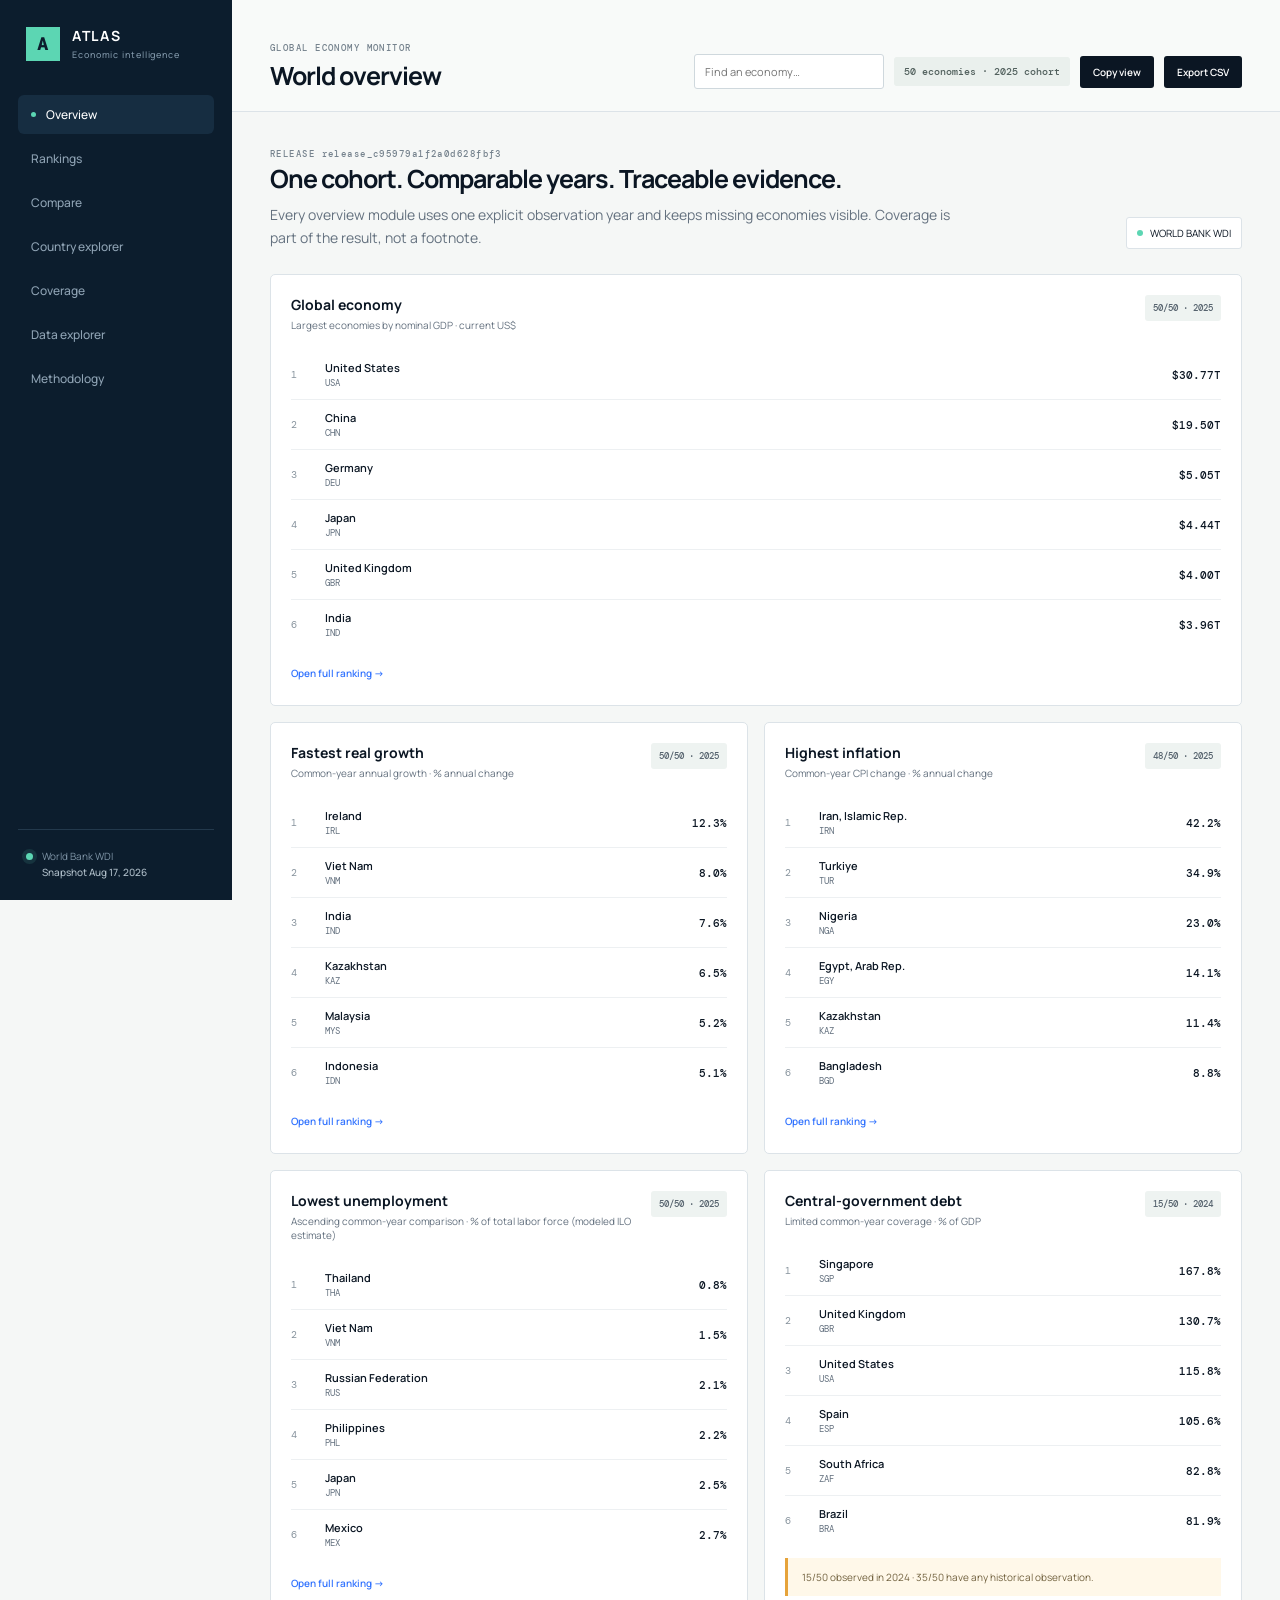
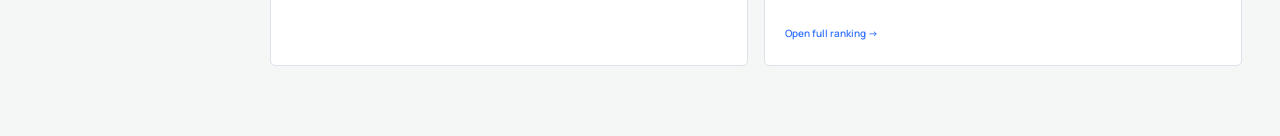
==== commit 3c04fac1: "Merge 66ae7e0016e6bd4ae2ddfbb0db6ae6a69c090bc0 into 81814043208fdaaa1c685d1013041bb452a1638e" ====
--- a/app/index.html
+++ b/app/index.html
@@ -3,30 +3,26 @@
 <head>
   <meta charset="UTF-8" />
   <meta name="viewport" content="width=device-width, initial-scale=1.0" />
-  <meta name="description" content="Explore, compare, and understand the world's largest economies with reproducible, source-backed data." />
-  <meta property="og:title" content="ATLAS — Global Economic Intelligence" />
-  <meta property="og:description" content="A source-backed view of the structure and trajectory of the global economy." />
-  <meta property="og:type" content="website" />
-  <meta name="twitter:card" content="summary_large_image" />
-  <link rel="canonical" href="https://global-economic-intelligence.vercel.app/" />
-  <title>ATLAS — Global Economic Intelligence</title>
+  <meta name="description" content="Source-traceable intelligence on the world's 50 largest economies." />
+  <title>Atlas / Global Economic Intelligence</title>
   <link rel="preconnect" href="https://fonts.googleapis.com">
   <link rel="preconnect" href="https://fonts.gstatic.com" crossorigin>
   <link href="https://fonts.googleapis.com/css2?family=DM+Mono:wght@400;500&family=Manrope:wght@400;500;600;700&display=swap" rel="stylesheet">
-  <link rel="stylesheet" href="styles.css?v=4" />
+  <link rel="stylesheet" href="styles.css?v=2" />
+  <link rel="stylesheet" href="mobile.css?v=1" />
 </head>
 <body>
   <a class="skip-link" href="#main-content">Skip to main content</a>
   <div class="shell">
     <aside class="sidebar">
-      <a class="brand" href="?view=overview" aria-label="Atlas home"><span class="brand-mark">A</span><span>ATLAS<small>Global Economic Intelligence</small></span></a>
+      <a class="brand" href="#overview"><span class="brand-mark">A</span><span>ATLAS<small>Economic intelligence</small></span></a>
       <nav id="nav">
         <button data-view="overview" class="active">Overview</button>
         <button data-view="rankings">Rankings</button>
         <button data-view="compare">Compare</button>
-        <button data-view="country">Economies</button>
+        <button data-view="country">Country explorer</button>
         <button data-view="coverage">Coverage</button>
-        <button data-view="data">Explore</button>
+        <button data-view="data">Data explorer</button>
         <button data-view="methodology">Methodology</button>
       </nav>
       <div class="sidebar-foot"><i></i><span>World Bank WDI<br><b id="freshness">Loading source…</b></span></div>
@@ -34,14 +30,12 @@
     <main id="main-content" tabindex="-1">
       <header class="topbar">
         <div><span class="eyebrow">GLOBAL ECONOMY MONITOR</span><h1 id="page-title">World overview</h1></div>
-        <div class="top-actions"><button id="command-button" class="command-trigger" aria-keyshortcuts="Meta+K Control+K"><span>Search Atlas</span><kbd>⌘ K</kbd></button><span id="coverage-pill" class="pill">Loading data</span><button id="theme-button" class="icon-button" aria-label="Switch color theme">◐</button><button id="share-button" class="icon-button" aria-label="Copy shareable view">↗</button><button id="download-button" class="download">Export</button></div>
+        <div class="top-actions"><label class="global-search"><span class="sr-only">Find an economy</span><input id="global-search" list="country-search-list" placeholder="Find an economy…"><datalist id="country-search-list"></datalist></label><span id="coverage-pill" class="pill">Loading data</span><button id="share-button" class="download">Copy view</button><button id="download-button" class="download">Export CSV</button></div>
       </header>
-      <div id="loading" class="loading" role="status" aria-live="polite"><div class="skeleton-layout"><i></i><i></i><i></i><i></i></div><p>Loading the latest Atlas data release…</p></div>
+      <div id="loading" class="loading" role="status" aria-live="polite"><div class="loader"></div><p>Assembling the evidence layer…</p></div>
       <div id="app" hidden></div>
     </main>
   </div>
-  <dialog id="command-dialog" class="command-dialog" aria-label="Search Atlas"><form method="dialog"><div class="command-head"><label for="command-input">Search economies, metrics, and analysis</label><button aria-label="Close search">Esc</button></div><input id="command-input" autocomplete="off" placeholder="Try “Japan”, “debt ranking”, or “compare US China”"><div id="command-results" role="listbox"></div><p class="command-hint">↑↓ Navigate · Enter Open · Esc Close</p></form></dialog>
-  <div id="chart-tooltip" class="chart-tooltip" hidden></div>
-  <script type="module" src="app.js?v=5"></script>
+  <script type="module" src="app.js?v=3"></script>
 </body>
 </html>
--- a/app/styles.css
+++ b/app/styles.css
@@ -7,11 +7,3 @@
 .global-search input{min-width:190px}.ranking-summary{display:grid;gap:6px;text-align:right;background:var(--navy);color:#fff;padding:15px 18px;border-radius:5px}.ranking-summary strong{font:600 12px var(--mono)}.ranking-summary span{font:10px var(--mono);color:#9fb1bf}.coverage-chip{font:500 9px var(--mono);background:#eef3f1;color:#56636e;padding:7px 8px;border-radius:3px;white-space:nowrap}.overview-grid{display:grid;grid-template-columns:repeat(2,minmax(0,1fr));gap:16px}.overview-module:first-child{grid-column:1/-1}.text-button{margin-top:12px;border:0;background:transparent;color:var(--blue);padding:5px 0;font:600 10px var(--sans);cursor:pointer}.rank-history-panel{margin-top:16px}.row-missing td,.row-missing th{background:#fafbfb;color:#87939d}.status{display:inline-flex;align-items:center;white-space:nowrap;border-radius:999px;padding:4px 7px;font:500 8px var(--mono);background:#eef2f3;color:#596872}.status-current_year{background:#e5f4ef;color:#276957}.status-prior_year{background:#fff3da;color:#805f1c}.status-historical{background:#f4e9e8;color:#8a4f48}.status-unavailable{background:#eef0f2;color:#76828b}.provenance{margin-top:12px;border-top:1px solid #edf0f2;padding-top:9px}.provenance summary{cursor:pointer;font:500 9px var(--mono);color:var(--muted)}.provenance dl{display:grid;grid-template-columns:110px 1fr;gap:5px 10px;margin:10px 0 0;font-size:10px}.provenance dt{color:var(--muted)}.provenance dd{margin:0}.section-title{margin:28px 0 12px;font-size:15px}.kpis-wide{grid-template-columns:repeat(4,1fr)}.history-grid{display:grid;grid-template-columns:repeat(2,minmax(0,1fr));gap:14px}.compact-chart .chart{height:250px}.coverage-detailed{grid-template-columns:repeat(4,1fr)}.coverage-detailed .coverage-cell{display:grid;gap:6px;text-align:left;padding:14px}.coverage-detailed .coverage-cell b{font-family:var(--sans);font-size:10px}.coverage-summary{display:grid;grid-template-columns:repeat(4,1fr);gap:10px;margin-bottom:16px}.coverage-summary .kpi{min-height:105px}.table-wrap code{font:9px var(--mono)}
 @media(max-width:1100px){.kpis-wide,.coverage-summary{grid-template-columns:repeat(2,1fr)}.coverage-detailed{grid-template-columns:repeat(2,1fr)}}
 @media(max-width:760px){.overview-grid,.history-grid{grid-template-columns:1fr}.overview-module:first-child{grid-column:auto}.ranking-summary{text-align:left;margin-top:14px}.kpis-wide,.coverage-summary{grid-template-columns:1fr}.coverage-detailed{grid-template-columns:1fr}.provenance dl{grid-template-columns:1fr}.top-actions{display:none}.brief{align-items:start}}
-
-/* Atlas Design System 2.0 */
-:root{color-scheme:light;--bg:#f3f5f4;--surface:#fff;--surface-2:#eef1ef;--surface-3:#e6ebe8;--text:#111a20;--text-2:#52606a;--text-3:#7c8991;--border:#d6ddda;--border-strong:#b8c3be;--brand:#153d35;--brand-2:#20745f;--accent:#16a37d;--focus:#d88920;--positive:#14745b;--negative:#aa3d47;--warning:#9a6813;--missing:#879198;--chart-1:#087f6b;--chart-2:#315eaf;--chart-3:#b66a1d;--chart-4:#8d4e91;--chart-5:#4c7888;--chart-6:#b14755;--radius-xs:2px;--radius-sm:5px;--radius-md:9px;--shadow-1:0 1px 2px rgb(10 30 25 / .05);--space-1:4px;--space-2:8px;--space-3:12px;--space-4:16px;--space-5:24px;--space-6:32px;--space-7:48px}
-[data-theme="dark"]{color-scheme:dark;--bg:#0d1417;--surface:#141d21;--surface-2:#1a262a;--surface-3:#223036;--text:#edf3f0;--text-2:#a9b7b2;--text-3:#7f918a;--border:#29383d;--border-strong:#3d5056;--brand:#0a1719;--brand-2:#5bc7a8;--accent:#65d8b8;--focus:#f0ad49;--positive:#65d8b8;--negative:#ef8891;--warning:#e7b45d;--missing:#8a989d;--chart-1:#64d8b7;--chart-2:#82a9ef;--chart-3:#efb46c;--chart-4:#d5a0d8;--chart-5:#87bdcf;--chart-6:#ef929b;--shadow-1:none}
-body{background:var(--bg);color:var(--text);font-feature-settings:"tnum" 1,"ss01" 1}.sidebar{background:var(--brand)}.topbar{height:86px;padding:18px 32px;background:color-mix(in srgb,var(--bg) 94%,transparent);backdrop-filter:blur(12px);position:sticky;top:0;z-index:12;align-items:center}.topbar h1{font-size:20px}.top-actions{gap:8px}.command-trigger{min-width:230px;display:flex;justify-content:space-between;align-items:center;border:1px solid var(--border);background:var(--surface);color:var(--text-2);padding:9px 10px;border-radius:var(--radius-sm);font:500 11px var(--sans);cursor:pointer}.command-trigger kbd{font:10px var(--mono);border:1px solid var(--border);background:var(--surface-2);padding:2px 5px;border-radius:3px}.icon-button{width:34px;height:34px;border:1px solid var(--border);background:var(--surface);color:var(--text);border-radius:var(--radius-sm);cursor:pointer}.download{background:var(--text);color:var(--surface)}#app{padding:28px 32px 80px}.card,.panel,.table-wrap,.method section,.source-chip{background:var(--surface);border-color:var(--border);box-shadow:var(--shadow-1)}.pill,.coverage-chip,.coverage-cell{background:var(--surface-2);color:var(--text-2)}.brief{align-items:flex-start}.brief h2{font-size:32px;line-height:1.1}.brief p,.panel-sub,.micro,.eyebrow,.kpi-meta{color:var(--text-2)}.eyebrow{letter-spacing:.18em}.trust-strip{display:flex;gap:20px;flex-wrap:wrap;padding:12px 0 22px;border-bottom:1px solid var(--border);margin-bottom:24px;font:500 9px var(--mono);color:var(--text-2)}.trust-strip span:before{content:"✓";color:var(--positive);margin-right:7px}.world-hero{display:grid;grid-template-columns:minmax(0,1.45fr) minmax(310px,.55fr);gap:16px;margin-bottom:16px}.world-structure{min-height:460px}.hero-aside{display:grid;gap:12px}.hero-stat{padding:20px;border-top:3px solid var(--accent)}.hero-stat strong{display:block;font-size:32px;letter-spacing:-.05em;margin:12px 0 5px}.treemap{display:grid;grid-template-columns:repeat(12,1fr);grid-auto-rows:44px;gap:3px;height:365px}.tree-node{border:0;background:color-mix(in srgb,var(--chart-1) 18%,var(--surface));color:var(--text);padding:8px;text-align:left;overflow:hidden;cursor:pointer;border-radius:2px;transition:background .15s,transform .15s}.tree-node:hover,.tree-node:focus-visible{background:color-mix(in srgb,var(--chart-1) 30%,var(--surface));transform:translateY(-1px)}.tree-node b{display:block;font-size:11px}.tree-node small{font:9px var(--mono);color:var(--text-2)}.distribution{position:relative;height:150px;border-bottom:1px solid var(--border);margin:12px 6px 0}.distribution-dot{position:absolute;width:8px;height:8px;border-radius:50%;background:var(--chart-2);transform:translate(-50%,50%);bottom:0}.distribution-dot.selected{width:12px;height:12px;background:var(--accent);outline:3px solid color-mix(in srgb,var(--accent) 20%,transparent)}.distribution-median{position:absolute;top:0;bottom:0;border-left:1px dashed var(--warning)}.distribution-label{position:absolute;top:6px;font:9px var(--mono);color:var(--warning);transform:translateX(-50%)}.economy-hero{background:var(--brand);color:#fff;padding:32px;border-radius:var(--radius-md);display:grid;grid-template-columns:1.2fr 1fr;gap:34px;margin-bottom:18px}.economy-hero h2{font-size:38px;margin:4px 0 18px}.economy-hero .hero-number{font:500 48px var(--mono);letter-spacing:-.06em}.economy-hero .hero-number small{display:block;font:500 10px var(--mono);letter-spacing:.1em;color:#91aaa3;margin-top:8px}.hero-context{display:grid;grid-template-columns:repeat(2,1fr);gap:1px;background:#ffffff18}.hero-context div{background:var(--brand);padding:16px}.hero-context strong{display:block;font:500 18px var(--mono);margin-top:7px}.data-highlights{display:grid;grid-template-columns:repeat(2,1fr);gap:10px;margin:16px 0}.highlight{padding:16px 18px;border-left:3px solid var(--accent);background:var(--surface);font-size:12px;line-height:1.6}.section-nav{display:flex;gap:18px;overflow:auto;border-bottom:1px solid var(--border);margin:24px 0 16px}.section-nav a{padding:10px 0;color:var(--text-2);font:500 10px var(--mono);text-decoration:none;white-space:nowrap}.compare-strip{display:grid;grid-template-columns:repeat(auto-fit,minmax(180px,1fr));gap:1px;background:var(--border);border:1px solid var(--border);margin-bottom:16px}.compare-economy{background:var(--surface);padding:16px}.compare-economy strong{display:block;font:500 22px var(--mono);margin:8px 0}.mode-tabs{display:inline-flex;border:1px solid var(--border);background:var(--surface)}.mode-tabs button{border:0;border-right:1px solid var(--border);background:transparent;color:var(--text-2);padding:8px 12px;font:500 9px var(--mono);cursor:pointer}.mode-tabs button:last-child{border:0}.mode-tabs button.active{background:var(--text);color:var(--surface)}.scatter{height:520px}.scatter-dot{cursor:pointer;stroke:var(--surface);stroke-width:1.5}.chart-toolbar{display:flex;gap:8px;align-items:center;flex-wrap:wrap}.chart-action{border:1px solid var(--border);background:var(--surface);color:var(--text-2);padding:6px 9px;border-radius:3px;font:9px var(--mono);cursor:pointer}.chart-tooltip{position:fixed;z-index:50;pointer-events:none;background:var(--text);color:var(--surface);padding:10px 12px;border-radius:var(--radius-sm);font:10px var(--mono);line-height:1.65;box-shadow:0 8px 30px #0003;max-width:230px}.command-dialog{width:min(680px,calc(100% - 28px));border:1px solid var(--border);border-radius:var(--radius-md);padding:0;background:var(--surface);color:var(--text);box-shadow:0 24px 80px #0005}.command-dialog::backdrop{background:#07100dbb;backdrop-filter:blur(3px)}.command-dialog form{padding:14px}.command-head{display:flex;justify-content:space-between;align-items:center;margin-bottom:10px}.command-head label{font:600 11px var(--sans)}.command-head button{border:1px solid var(--border);background:var(--surface-2);color:var(--text-2);padding:4px 7px}.command-dialog input{width:100%;min-width:0;font-size:16px;padding:14px}.command-result{width:100%;display:grid;grid-template-columns:28px 1fr auto;gap:8px;text-align:left;align-items:center;border:0;border-bottom:1px solid var(--border);background:transparent;color:var(--text);padding:12px 8px;cursor:pointer}.command-result:hover,.command-result.active{background:var(--surface-2)}.command-result small{color:var(--text-3)}.command-hint{font:9px var(--mono);color:var(--text-3);margin:10px 4px 0}.skeleton-layout{width:min(800px,80vw);display:grid;grid-template-columns:2fr 1fr;gap:12px}.skeleton-layout i{height:120px;border-radius:var(--radius-sm);background:linear-gradient(90deg,var(--surface-2),var(--surface),var(--surface-2));background-size:200% 100%;animation:skeleton 1.4s infinite}.skeleton-layout i:first-child{height:260px;grid-row:span 2}.table-wrap th{background:var(--surface-2);color:var(--text-2);z-index:2}.table-wrap td{border-color:var(--border)}tr:hover td{background:var(--surface-2)}select,input{background:var(--surface);border-color:var(--border);color:var(--text)}.provenance{border-color:var(--border)}.method{max-width:1080px}.method details{background:var(--surface);border:1px solid var(--border);margin-bottom:8px}.method details summary{padding:16px 20px;cursor:pointer;font-weight:600}.method details>div{padding:0 20px 20px;color:var(--text-2);line-height:1.7}.chart .line{transition:d .2s ease}.chart .dot{cursor:crosshair}.chart .dot:focus{outline:none;stroke:var(--focus);stroke-width:4}
-@media(prefers-reduced-motion:reduce){*,*:before,*:after{scroll-behavior:auto!important;animation:none!important;transition:none!important}}
-@media(max-width:1100px){.world-hero{grid-template-columns:1fr}.treemap{height:320px}.economy-hero{grid-template-columns:1fr}.scatter{height:430px}}
-@media(max-width:760px){.topbar{padding:14px 16px}.topbar>div:first-child{display:none}.top-actions{display:flex;width:100%}.command-trigger{min-width:0;flex:1}.pill,.download{display:none}#app{padding:20px 14px 60px}.brief h2{font-size:27px}.trust-strip{gap:10px}.world-structure{min-height:380px}.treemap{grid-template-columns:repeat(6,1fr);grid-auto-rows:38px;height:300px}.economy-hero{padding:22px}.economy-hero h2{font-size:30px}.economy-hero .hero-number{font-size:37px}.hero-context{grid-template-columns:1fr 1fr}.data-highlights{grid-template-columns:1fr}.chart{height:280px}.scatter{height:380px}.compare-strip{grid-template-columns:1fr 1fr}.sidebar nav{padding-bottom:4px}.sidebar nav button{min-height:42px}.command-dialog{margin-top:12px}}
--- a/app/mobile.css
+++ b/app/mobile.css
@@ -0,0 +1,10 @@
+@media(max-width:650px){
+  .shell{display:block}
+  .sidebar{position:static;width:100%;height:auto;display:block;padding:15px 12px 10px}
+  .brand{padding:0 4px 12px}
+  .brand span:not(.brand-mark){display:block}
+  .sidebar nav{display:flex;overflow-x:auto;gap:4px;padding-bottom:2px}
+  .sidebar nav button{display:block;height:auto;flex:0 0 auto;font-size:10px;padding:8px 10px}
+  .sidebar nav button:after{content:none}
+  .sidebar nav button.active:before{margin-right:6px}
+}
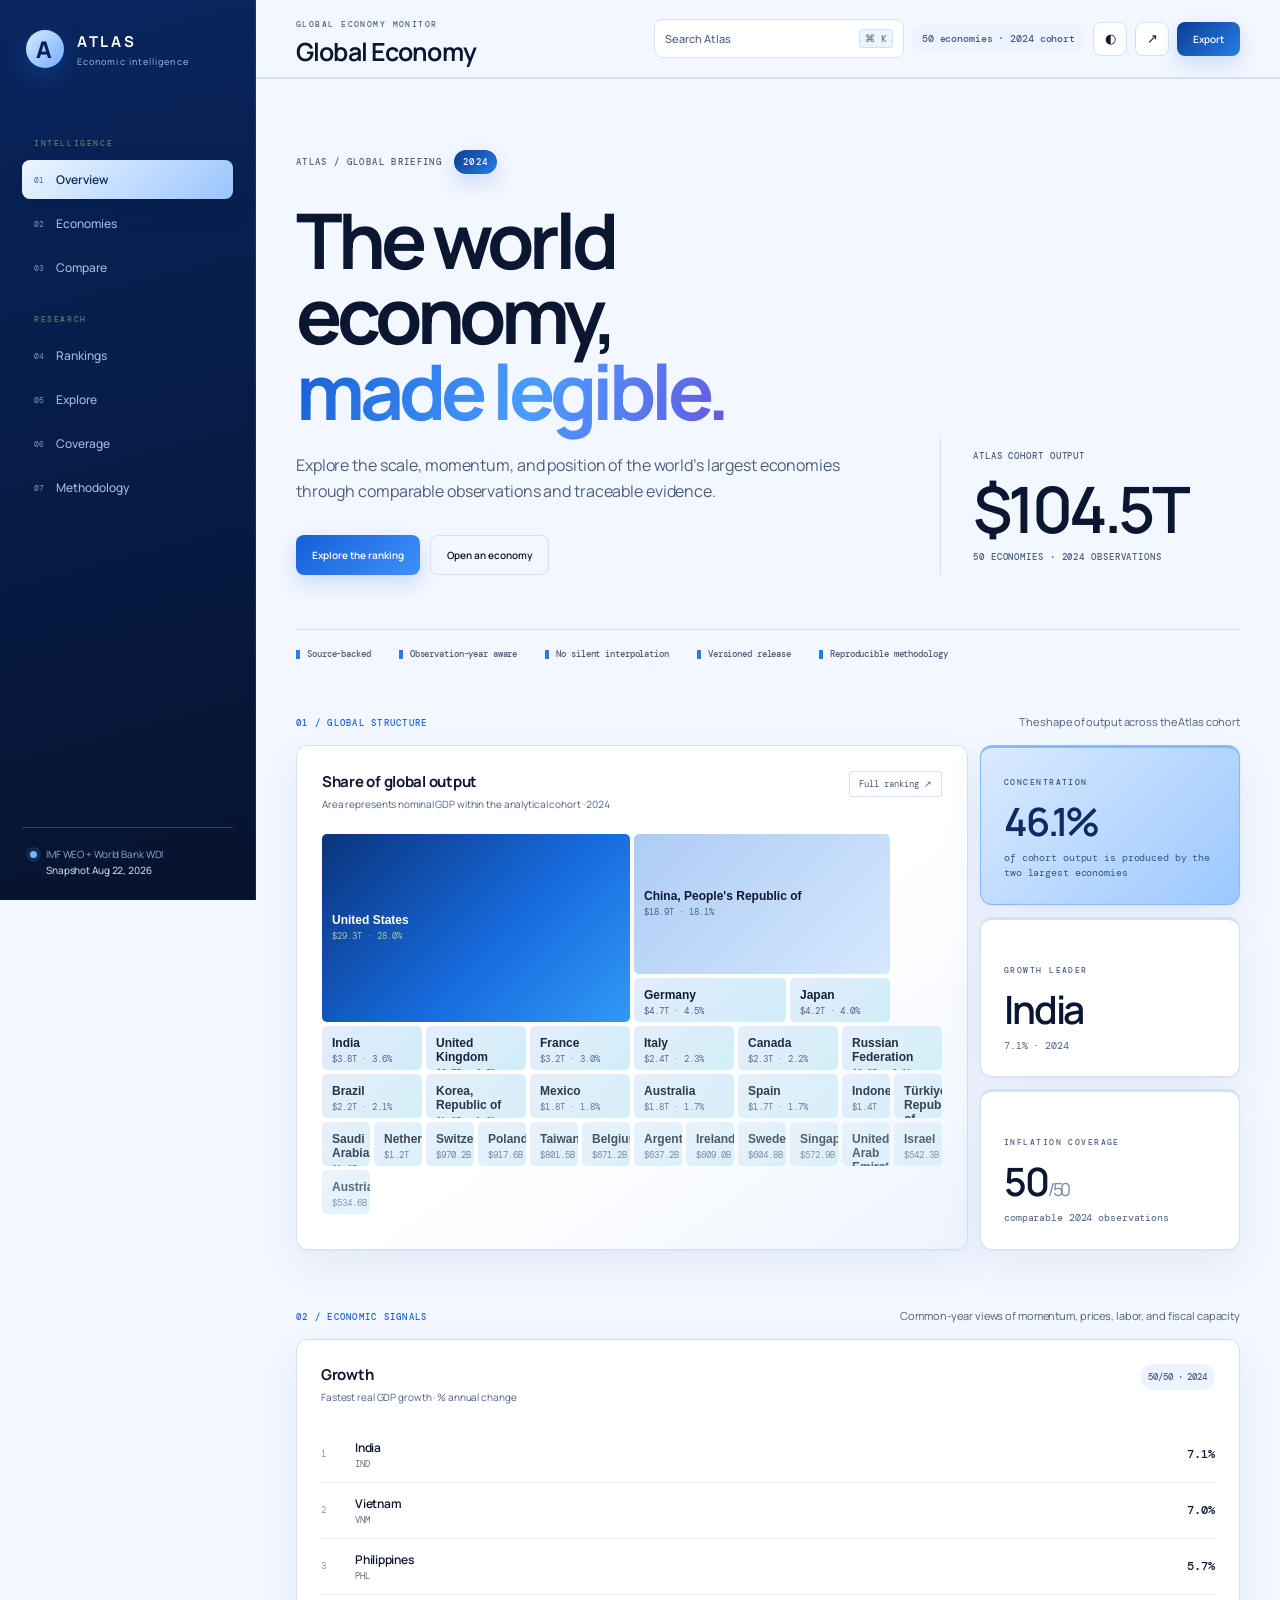
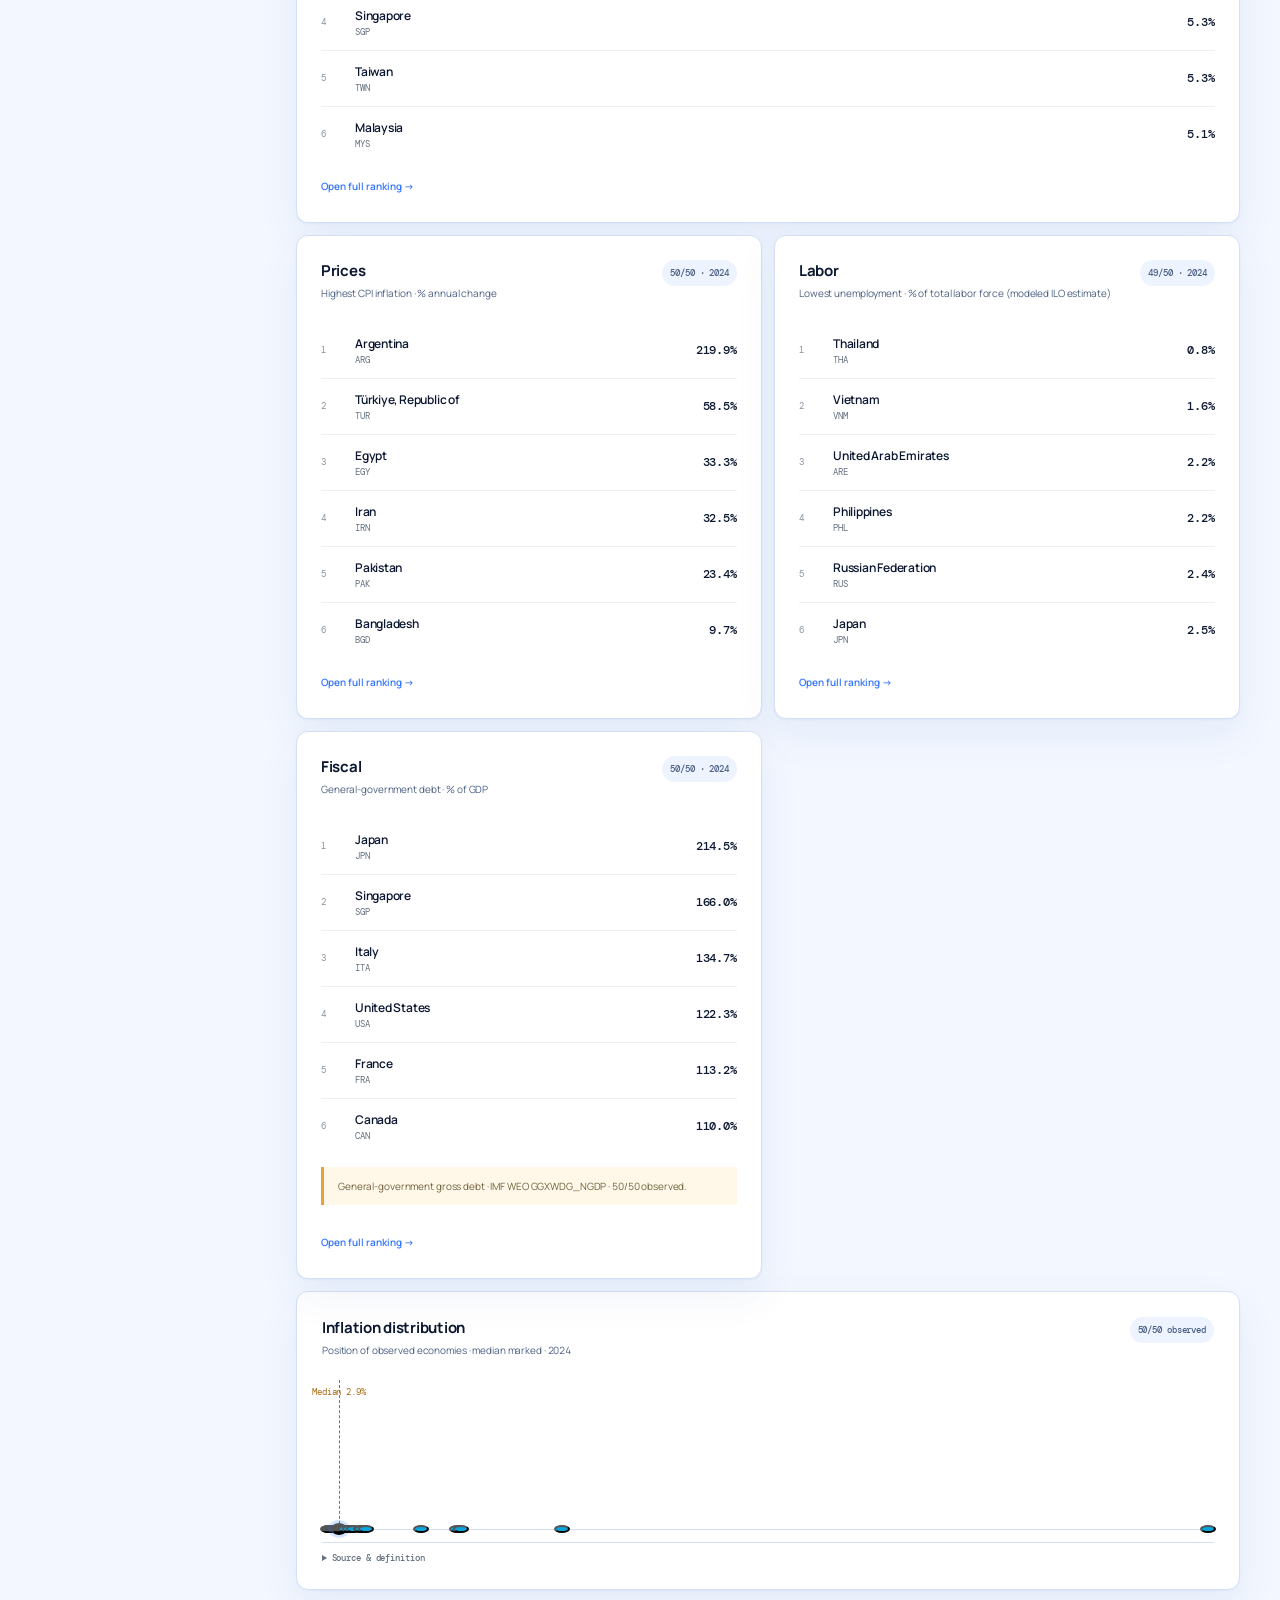
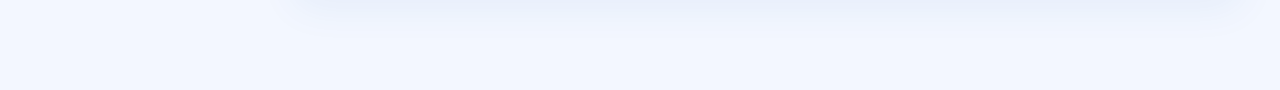
==== commit afe0ff73: "ship governed Atlas premium preview" ====
--- a/app/index.html
+++ b/app/index.html
@@ -3,39 +3,47 @@
 <head>
   <meta charset="UTF-8" />
   <meta name="viewport" content="width=device-width, initial-scale=1.0" />
-  <meta name="description" content="Source-traceable intelligence on the world's 50 largest economies." />
-  <title>Atlas / Global Economic Intelligence</title>
+  <meta name="description" content="Explore, compare, and understand the world's largest economies with reproducible, source-backed data." />
+  <meta property="og:title" content="ATLAS — Global Economic Intelligence" />
+  <meta property="og:description" content="A source-backed view of the structure and trajectory of the global economy." />
+  <meta property="og:type" content="website" />
+  <meta name="twitter:card" content="summary_large_image" />
+  <link rel="canonical" href="https://global-economic-intelligence.vercel.app/" />
+  <title>ATLAS — Global Economic Intelligence</title>
   <link rel="preconnect" href="https://fonts.googleapis.com">
   <link rel="preconnect" href="https://fonts.gstatic.com" crossorigin>
-  <link href="https://fonts.googleapis.com/css2?family=DM+Mono:wght@400;500&family=Manrope:wght@400;500;600;700&display=swap" rel="stylesheet">
-  <link rel="stylesheet" href="styles.css?v=2" />
-  <link rel="stylesheet" href="mobile.css?v=1" />
+  <link href="https://fonts.googleapis.com/css2?family=DM+Mono:wght@400;500&family=Manrope:wght@400;500;600;700;800&display=swap" rel="stylesheet">
+  <link rel="stylesheet" href="styles.css?v=6" />
 </head>
 <body>
   <a class="skip-link" href="#main-content">Skip to main content</a>
   <div class="shell">
     <aside class="sidebar">
-      <a class="brand" href="#overview"><span class="brand-mark">A</span><span>ATLAS<small>Economic intelligence</small></span></a>
+      <a class="brand" href="?view=overview" aria-label="Atlas home"><span class="brand-mark">A</span><span>ATLAS<small>Economic intelligence</small></span></a>
       <nav id="nav">
-        <button data-view="overview" class="active">Overview</button>
-        <button data-view="rankings">Rankings</button>
-        <button data-view="compare">Compare</button>
-        <button data-view="country">Country explorer</button>
-        <button data-view="coverage">Coverage</button>
-        <button data-view="data">Data explorer</button>
-        <button data-view="methodology">Methodology</button>
+        <span class="nav-label">Intelligence</span>
+        <button data-view="overview" class="active"><i>01</i>Overview</button>
+        <button data-view="country"><i>02</i>Economies</button>
+        <button data-view="compare"><i>03</i>Compare</button>
+        <span class="nav-label">Research</span>
+        <button data-view="rankings"><i>04</i>Rankings</button>
+        <button data-view="data"><i>05</i>Explore</button>
+        <button data-view="coverage"><i>06</i>Coverage</button>
+        <button data-view="methodology"><i>07</i>Methodology</button>
       </nav>
-      <div class="sidebar-foot"><i></i><span>World Bank WDI<br><b id="freshness">Loading source…</b></span></div>
+      <div class="sidebar-foot"><i></i><span>IMF WEO + World Bank WDI<br><b id="freshness">Loading sources…</b></span></div>
     </aside>
     <main id="main-content" tabindex="-1">
       <header class="topbar">
         <div><span class="eyebrow">GLOBAL ECONOMY MONITOR</span><h1 id="page-title">World overview</h1></div>
-        <div class="top-actions"><label class="global-search"><span class="sr-only">Find an economy</span><input id="global-search" list="country-search-list" placeholder="Find an economy…"><datalist id="country-search-list"></datalist></label><span id="coverage-pill" class="pill">Loading data</span><button id="share-button" class="download">Copy view</button><button id="download-button" class="download">Export CSV</button></div>
+        <div class="top-actions"><button id="command-button" class="command-trigger" aria-keyshortcuts="Meta+K Control+K"><span>Search Atlas</span><kbd>⌘ K</kbd></button><span id="coverage-pill" class="pill">Loading data</span><button id="theme-button" class="icon-button" aria-label="Switch color theme">◐</button><button id="share-button" class="icon-button" aria-label="Copy shareable view">↗</button><button id="download-button" class="download">Export</button></div>
       </header>
-      <div id="loading" class="loading" role="status" aria-live="polite"><div class="loader"></div><p>Assembling the evidence layer…</p></div>
+      <div id="loading" class="loading" role="status" aria-live="polite"><div class="skeleton-layout"><i></i><i></i><i></i><i></i></div><p>Loading the latest Atlas data release…</p></div>
       <div id="app" hidden></div>
     </main>
   </div>
-  <script type="module" src="app.js?v=3"></script>
+  <dialog id="command-dialog" class="command-dialog" aria-label="Search Atlas"><form method="dialog"><div class="command-head"><label for="command-input">Search economies, metrics, and analysis</label><button aria-label="Close search">Esc</button></div><input id="command-input" autocomplete="off" placeholder="Try “Japan”, “debt ranking”, or “compare US China”"><div id="command-results" role="listbox"></div><p class="command-hint">↑↓ Navigate · Enter Open · Esc Close</p></form></dialog>
+  <div id="chart-tooltip" class="chart-tooltip" hidden></div>
+  <script type="module" src="app.js?v=6"></script>
 </body>
 </html>
--- a/app/styles.css
+++ b/app/styles.css
@@ -7,3 +7,25 @@
 .global-search input{min-width:190px}.ranking-summary{display:grid;gap:6px;text-align:right;background:var(--navy);color:#fff;padding:15px 18px;border-radius:5px}.ranking-summary strong{font:600 12px var(--mono)}.ranking-summary span{font:10px var(--mono);color:#9fb1bf}.coverage-chip{font:500 9px var(--mono);background:#eef3f1;color:#56636e;padding:7px 8px;border-radius:3px;white-space:nowrap}.overview-grid{display:grid;grid-template-columns:repeat(2,minmax(0,1fr));gap:16px}.overview-module:first-child{grid-column:1/-1}.text-button{margin-top:12px;border:0;background:transparent;color:var(--blue);padding:5px 0;font:600 10px var(--sans);cursor:pointer}.rank-history-panel{margin-top:16px}.row-missing td,.row-missing th{background:#fafbfb;color:#87939d}.status{display:inline-flex;align-items:center;white-space:nowrap;border-radius:999px;padding:4px 7px;font:500 8px var(--mono);background:#eef2f3;color:#596872}.status-current_year{background:#e5f4ef;color:#276957}.status-prior_year{background:#fff3da;color:#805f1c}.status-historical{background:#f4e9e8;color:#8a4f48}.status-unavailable{background:#eef0f2;color:#76828b}.provenance{margin-top:12px;border-top:1px solid #edf0f2;padding-top:9px}.provenance summary{cursor:pointer;font:500 9px var(--mono);color:var(--muted)}.provenance dl{display:grid;grid-template-columns:110px 1fr;gap:5px 10px;margin:10px 0 0;font-size:10px}.provenance dt{color:var(--muted)}.provenance dd{margin:0}.section-title{margin:28px 0 12px;font-size:15px}.kpis-wide{grid-template-columns:repeat(4,1fr)}.history-grid{display:grid;grid-template-columns:repeat(2,minmax(0,1fr));gap:14px}.compact-chart .chart{height:250px}.coverage-detailed{grid-template-columns:repeat(4,1fr)}.coverage-detailed .coverage-cell{display:grid;gap:6px;text-align:left;padding:14px}.coverage-detailed .coverage-cell b{font-family:var(--sans);font-size:10px}.coverage-summary{display:grid;grid-template-columns:repeat(4,1fr);gap:10px;margin-bottom:16px}.coverage-summary .kpi{min-height:105px}.table-wrap code{font:9px var(--mono)}
 @media(max-width:1100px){.kpis-wide,.coverage-summary{grid-template-columns:repeat(2,1fr)}.coverage-detailed{grid-template-columns:repeat(2,1fr)}}
 @media(max-width:760px){.overview-grid,.history-grid{grid-template-columns:1fr}.overview-module:first-child{grid-column:auto}.ranking-summary{text-align:left;margin-top:14px}.kpis-wide,.coverage-summary{grid-template-columns:1fr}.coverage-detailed{grid-template-columns:1fr}.provenance dl{grid-template-columns:1fr}.top-actions{display:none}.brief{align-items:start}}
+
+/* Atlas Design System 2.0 */
+:root{color-scheme:light;--bg:#f3f5f4;--surface:#fff;--surface-2:#eef1ef;--surface-3:#e6ebe8;--text:#111a20;--text-2:#52606a;--text-3:#7c8991;--border:#d6ddda;--border-strong:#b8c3be;--brand:#153d35;--brand-2:#20745f;--accent:#16a37d;--focus:#d88920;--positive:#14745b;--negative:#aa3d47;--warning:#9a6813;--missing:#879198;--chart-1:#087f6b;--chart-2:#315eaf;--chart-3:#b66a1d;--chart-4:#8d4e91;--chart-5:#4c7888;--chart-6:#b14755;--radius-xs:2px;--radius-sm:5px;--radius-md:9px;--shadow-1:0 1px 2px rgb(10 30 25 / .05);--space-1:4px;--space-2:8px;--space-3:12px;--space-4:16px;--space-5:24px;--space-6:32px;--space-7:48px}
+[data-theme="dark"]{color-scheme:dark;--bg:#0d1417;--surface:#141d21;--surface-2:#1a262a;--surface-3:#223036;--text:#edf3f0;--text-2:#a9b7b2;--text-3:#7f918a;--border:#29383d;--border-strong:#3d5056;--brand:#0a1719;--brand-2:#5bc7a8;--accent:#65d8b8;--focus:#f0ad49;--positive:#65d8b8;--negative:#ef8891;--warning:#e7b45d;--missing:#8a989d;--chart-1:#64d8b7;--chart-2:#82a9ef;--chart-3:#efb46c;--chart-4:#d5a0d8;--chart-5:#87bdcf;--chart-6:#ef929b;--shadow-1:none}
+body{background:var(--bg);color:var(--text);font-feature-settings:"tnum" 1,"ss01" 1}.sidebar{background:var(--brand)}.topbar{height:86px;padding:18px 32px;background:color-mix(in srgb,var(--bg) 94%,transparent);backdrop-filter:blur(12px);position:sticky;top:0;z-index:12;align-items:center}.topbar h1{font-size:20px}.top-actions{gap:8px}.command-trigger{min-width:230px;display:flex;justify-content:space-between;align-items:center;border:1px solid var(--border);background:var(--surface);color:var(--text-2);padding:9px 10px;border-radius:var(--radius-sm);font:500 11px var(--sans);cursor:pointer}.command-trigger kbd{font:10px var(--mono);border:1px solid var(--border);background:var(--surface-2);padding:2px 5px;border-radius:3px}.icon-button{width:34px;height:34px;border:1px solid var(--border);background:var(--surface);color:var(--text);border-radius:var(--radius-sm);cursor:pointer}.download{background:var(--text);color:var(--surface)}#app{padding:28px 32px 80px}.card,.panel,.table-wrap,.method section,.source-chip{background:var(--surface);border-color:var(--border);box-shadow:var(--shadow-1)}.pill,.coverage-chip,.coverage-cell{background:var(--surface-2);color:var(--text-2)}.brief{align-items:flex-start}.brief h2{font-size:32px;line-height:1.1}.brief p,.panel-sub,.micro,.eyebrow,.kpi-meta{color:var(--text-2)}.eyebrow{letter-spacing:.18em}.trust-strip{display:flex;gap:20px;flex-wrap:wrap;padding:12px 0 22px;border-bottom:1px solid var(--border);margin-bottom:24px;font:500 9px var(--mono);color:var(--text-2)}.trust-strip span:before{content:"✓";color:var(--positive);margin-right:7px}.world-hero{display:grid;grid-template-columns:minmax(0,1.45fr) minmax(310px,.55fr);gap:16px;margin-bottom:16px}.world-structure{min-height:460px}.hero-aside{display:grid;gap:12px}.hero-stat{padding:20px;border-top:3px solid var(--accent)}.hero-stat strong{display:block;font-size:32px;letter-spacing:-.05em;margin:12px 0 5px}.treemap{display:grid;grid-template-columns:repeat(12,1fr);grid-auto-rows:44px;gap:3px;height:365px}.tree-node{border:0;background:color-mix(in srgb,var(--chart-1) 18%,var(--surface));color:var(--text);padding:8px;text-align:left;overflow:hidden;cursor:pointer;border-radius:2px;transition:background .15s,transform .15s}.tree-node:hover,.tree-node:focus-visible{background:color-mix(in srgb,var(--chart-1) 30%,var(--surface));transform:translateY(-1px)}.tree-node b{display:block;font-size:11px}.tree-node small{font:9px var(--mono);color:var(--text-2)}.distribution{position:relative;height:150px;border-bottom:1px solid var(--border);margin:12px 6px 0}.distribution-dot{position:absolute;width:8px;height:8px;border-radius:50%;background:var(--chart-2);transform:translate(-50%,50%);bottom:0}.distribution-dot.selected{width:12px;height:12px;background:var(--accent);outline:3px solid color-mix(in srgb,var(--accent) 20%,transparent)}.distribution-median{position:absolute;top:0;bottom:0;border-left:1px dashed var(--warning)}.distribution-label{position:absolute;top:6px;font:9px var(--mono);color:var(--warning);transform:translateX(-50%)}.economy-hero{background:var(--brand);color:#fff;padding:32px;border-radius:var(--radius-md);display:grid;grid-template-columns:1.2fr 1fr;gap:34px;margin-bottom:18px}.economy-hero h2{font-size:38px;margin:4px 0 18px}.economy-hero .hero-number{font:500 48px var(--mono);letter-spacing:-.06em}.economy-hero .hero-number small{display:block;font:500 10px var(--mono);letter-spacing:.1em;color:#91aaa3;margin-top:8px}.hero-context{display:grid;grid-template-columns:repeat(2,1fr);gap:1px;background:#ffffff18}.hero-context div{background:var(--brand);padding:16px}.hero-context strong{display:block;font:500 18px var(--mono);margin-top:7px}.data-highlights{display:grid;grid-template-columns:repeat(2,1fr);gap:10px;margin:16px 0}.highlight{padding:16px 18px;border-left:3px solid var(--accent);background:var(--surface);font-size:12px;line-height:1.6}.section-nav{display:flex;gap:18px;overflow:auto;border-bottom:1px solid var(--border);margin:24px 0 16px}.section-nav a{padding:10px 0;color:var(--text-2);font:500 10px var(--mono);text-decoration:none;white-space:nowrap}.compare-strip{display:grid;grid-template-columns:repeat(auto-fit,minmax(180px,1fr));gap:1px;background:var(--border);border:1px solid var(--border);margin-bottom:16px}.compare-economy{background:var(--surface);padding:16px}.compare-economy strong{display:block;font:500 22px var(--mono);margin:8px 0}.mode-tabs{display:inline-flex;border:1px solid var(--border);background:var(--surface)}.mode-tabs button{border:0;border-right:1px solid var(--border);background:transparent;color:var(--text-2);padding:8px 12px;font:500 9px var(--mono);cursor:pointer}.mode-tabs button:last-child{border:0}.mode-tabs button.active{background:var(--text);color:var(--surface)}.scatter{height:520px}.scatter-dot{cursor:pointer;stroke:var(--surface);stroke-width:1.5}.chart-toolbar{display:flex;gap:8px;align-items:center;flex-wrap:wrap}.chart-action{border:1px solid var(--border);background:var(--surface);color:var(--text-2);padding:6px 9px;border-radius:3px;font:9px var(--mono);cursor:pointer}.chart-tooltip{position:fixed;z-index:50;pointer-events:none;background:var(--text);color:var(--surface);padding:10px 12px;border-radius:var(--radius-sm);font:10px var(--mono);line-height:1.65;box-shadow:0 8px 30px #0003;max-width:230px}.command-dialog{width:min(680px,calc(100% - 28px));border:1px solid var(--border);border-radius:var(--radius-md);padding:0;background:var(--surface);color:var(--text);box-shadow:0 24px 80px #0005}.command-dialog::backdrop{background:#07100dbb;backdrop-filter:blur(3px)}.command-dialog form{padding:14px}.command-head{display:flex;justify-content:space-between;align-items:center;margin-bottom:10px}.command-head label{font:600 11px var(--sans)}.command-head button{border:1px solid var(--border);background:var(--surface-2);color:var(--text-2);padding:4px 7px}.command-dialog input{width:100%;min-width:0;font-size:16px;padding:14px}.command-result{width:100%;display:grid;grid-template-columns:28px 1fr auto;gap:8px;text-align:left;align-items:center;border:0;border-bottom:1px solid var(--border);background:transparent;color:var(--text);padding:12px 8px;cursor:pointer}.command-result:hover,.command-result.active{background:var(--surface-2)}.command-result small{color:var(--text-3)}.command-hint{font:9px var(--mono);color:var(--text-3);margin:10px 4px 0}.skeleton-layout{width:min(800px,80vw);display:grid;grid-template-columns:2fr 1fr;gap:12px}.skeleton-layout i{height:120px;border-radius:var(--radius-sm);background:linear-gradient(90deg,var(--surface-2),var(--surface),var(--surface-2));background-size:200% 100%;animation:skeleton 1.4s infinite}.skeleton-layout i:first-child{height:260px;grid-row:span 2}.table-wrap th{background:var(--surface-2);color:var(--text-2);z-index:2}.table-wrap td{border-color:var(--border)}tr:hover td{background:var(--surface-2)}select,input{background:var(--surface);border-color:var(--border);color:var(--text)}.provenance{border-color:var(--border)}.method{max-width:1080px}.method details{background:var(--surface);border:1px solid var(--border);margin-bottom:8px}.method details summary{padding:16px 20px;cursor:pointer;font-weight:600}.method details>div{padding:0 20px 20px;color:var(--text-2);line-height:1.7}.chart .line{transition:d .2s ease}.chart .dot{cursor:crosshair}.chart .dot:focus{outline:none;stroke:var(--focus);stroke-width:4}
+@media(prefers-reduced-motion:reduce){*,*:before,*:after{scroll-behavior:auto!important;animation:none!important;transition:none!important}}
+@media(max-width:1100px){.world-hero{grid-template-columns:1fr}.treemap{height:320px}.economy-hero{grid-template-columns:1fr}.scatter{height:430px}}
+@media(max-width:760px){.topbar{padding:14px 16px}.topbar>div:first-child{display:none}.top-actions{display:flex;width:100%}.command-trigger{min-width:0;flex:1}.pill,.download{display:none}#app{padding:20px 14px 60px}.brief h2{font-size:27px}.trust-strip{gap:10px}.world-structure{min-height:380px}.treemap{grid-template-columns:repeat(6,1fr);grid-auto-rows:38px;height:300px}.economy-hero{padding:22px}.economy-hero h2{font-size:30px}.economy-hero .hero-number{font-size:37px}.hero-context{grid-template-columns:1fr 1fr}.data-highlights{grid-template-columns:1fr}.chart{height:280px}.scatter{height:380px}.compare-strip{grid-template-columns:1fr 1fr}.sidebar nav{padding-bottom:4px}.sidebar nav button{min-height:42px}.command-dialog{margin-top:12px}}
+
+/* Atlas Editorial System 3.0 */
+:root{--sans:"Manrope",system-ui,sans-serif;--display:"Manrope",system-ui,sans-serif;--bg:#f4f1e9;--surface:#fbfaf6;--surface-2:#ece9df;--surface-3:#e1ded3;--text:#17201d;--text-2:#57615d;--text-3:#7f8883;--border:#d8d4c8;--border-strong:#aaa99f;--brand:#112a25;--brand-2:#226e5b;--accent:#25a37f;--chart-1:#176f5b;--chart-2:#416b9b;--shadow-1:0 1px 0 rgba(21,32,29,.04),0 12px 35px rgba(21,32,29,.045);--radius-sm:8px;--radius-md:14px}
+[data-theme="dark"]{--bg:#0f1614;--surface:#151e1b;--surface-2:#1c2925;--surface-3:#25342f;--text:#f1efe7;--text-2:#b2b9b4;--text-3:#808e88;--border:#2b3b35;--border-strong:#465b53;--brand:#091310}
+body{font-family:var(--sans);letter-spacing:-.008em}.shell{grid-template-columns:256px 1fr}.sidebar{padding:30px 22px 22px;background:linear-gradient(165deg,#112c26 0%,#10241f 70%,#0b1c18 100%);border-right:1px solid #ffffff0d}.brand{gap:13px;padding:0 4px 48px;font-size:15px;letter-spacing:.18em}.brand-mark{width:38px;height:38px;border-radius:50%;background:#d8f56d;color:#16342d;font-family:var(--display);font-size:23px;font-weight:400}.brand small{font-size:9px;letter-spacing:.12em;color:#8ca39b}.nav-label{display:block;margin:22px 12px 7px;font:500 8px var(--mono);letter-spacing:.2em;color:#607c73;text-transform:uppercase}.sidebar nav button{display:flex;align-items:center;gap:12px;padding:11px 12px;border-radius:8px;color:#9eb0aa;font-size:12px;transition:background .18s,color .18s,transform .18s}.sidebar nav button i{font:400 8px var(--mono);color:#55736a}.sidebar nav button:hover{transform:translateX(2px)}.sidebar nav button.active{background:#d8f56d;color:#10251f;font-weight:600}.sidebar nav button.active:before{display:none}.sidebar nav button.active i{color:#49675e}.sidebar-foot{border-color:#27423a;color:#6f8980}.sidebar-foot b{color:#9eb0aa}.sidebar-foot i{background:#d8f56d}.topbar{height:78px;padding:14px 40px;border-color:var(--border);background:color-mix(in srgb,var(--bg) 88%,transparent)}.topbar h1{font-family:var(--display);font-weight:400;font-size:25px;letter-spacing:-.02em}.eyebrow{font-size:8px}.command-trigger{min-width:250px;border-radius:8px}.icon-button,.download{border-radius:8px}.download{padding:10px 16px}.pill{border-radius:999px}#app{padding:44px 40px 100px;max-width:1550px;margin:0 auto}.panel,.card,.table-wrap,.method section{border-color:var(--border);border-radius:12px;box-shadow:var(--shadow-1)}.overview-mast{min-height:320px;display:grid;grid-template-columns:minmax(0,1.35fr) minmax(300px,.65fr);align-items:end;gap:80px;padding:28px 0 54px;border-bottom:1px solid var(--border)}.edition{display:inline-flex;gap:12px;align-items:center;font:500 9px var(--mono);letter-spacing:.15em;color:var(--text-2)}.edition b{background:var(--text);color:var(--surface);border-radius:999px;padding:6px 9px;font-weight:500}.overview-mast h2{font:400 clamp(54px,6vw,84px)/.88 var(--display);letter-spacing:-.045em;margin:28px 0 24px;max-width:760px}.overview-mast h2 em{font-weight:400;color:var(--brand-2)}.overview-mast p{max-width:620px;font-size:16px;line-height:1.65;color:var(--text-2);margin:0}.mast-actions{display:flex;gap:10px;margin-top:30px}.mast-actions button{padding:12px 16px;border-radius:8px}.quiet-action{border:1px solid var(--border);background:transparent;color:var(--text);font:600 10px var(--sans);cursor:pointer}.mast-figure{align-self:end;border-left:1px solid var(--border);padding:12px 0 12px 32px}.mast-figure span,.mast-figure small{display:block;font:500 9px var(--mono);letter-spacing:.1em;color:var(--text-2);text-transform:uppercase}.mast-figure strong{display:block;margin:18px 0 13px;font:400 clamp(48px,5vw,72px)/.9 var(--display);letter-spacing:-.03em}.trust-strip{border:0;margin:0;padding:18px 0 54px;gap:28px}.trust-strip span:before{content:"●";font-size:7px;color:var(--accent)}.section-kicker{display:flex;justify-content:space-between;align-items:baseline;margin:0 0 16px}.section-kicker span{font:500 9px var(--mono);letter-spacing:.14em;color:var(--brand-2)}.section-kicker p{margin:0;color:var(--text-2);font-size:11px}.world-hero{grid-template-columns:minmax(0,1.6fr) minmax(260px,.4fr);gap:12px;margin-bottom:58px}.world-structure{padding:25px;min-height:500px}.panel-head{margin-bottom:23px}.panel h3{font-size:15px}.panel-sub{margin-top:5px}.treemap{height:390px;gap:4px}.tree-node{border-radius:5px;background:color-mix(in srgb,var(--chart-1) 17%,var(--surface));padding:10px}.tree-node:first-child{background:var(--brand);color:#fff}.tree-node:first-child small{color:#a9bdb6}.tree-node:nth-child(2){background:color-mix(in srgb,var(--chart-1) 34%,var(--surface))}.tree-node b{font-size:12px}.hero-aside{gap:12px}.hero-stat{display:flex;flex-direction:column;justify-content:flex-end;min-height:154px;padding:23px}.hero-stat.featured{background:#d8f56d;border-color:#cadf76}.hero-stat.featured .eyebrow,.hero-stat.featured .micro{color:#395149}.hero-stat strong{font:400 39px/1 var(--display);letter-spacing:-.025em;margin:15px 0 9px}.hero-stat strong i{font:400 18px var(--display);color:var(--text-3)}.hero-stat .micro{line-height:1.55}.overview-grid{gap:12px;margin-bottom:12px}.overview-module{padding:24px}.rank-row{padding:12px 0}.rank-num{font-size:9px}.rank-name{font-size:12px}.rank-value{font-size:12px}.coverage-chip{border-radius:999px}.distribution-panel{margin-top:12px;padding:25px}.country-hero,.economy-hero{background:linear-gradient(135deg,#173a32,#10251f);border:1px solid #31544a;border-radius:16px;padding:42px}.economy-hero h2{font:400 58px/1 var(--display);letter-spacing:-.03em}.economy-hero .hero-number{font-family:var(--display);font-weight:400;font-size:62px}.hero-context{border:1px solid #ffffff14;border-radius:10px;overflow:hidden}.highlight{border:1px solid var(--border);border-left:3px solid var(--accent);border-radius:8px;box-shadow:var(--shadow-1)}.brief h2{font:400 48px/1 var(--display);letter-spacing:-.03em}.table-wrap{overflow:hidden}.table-wrap th{padding:14px 16px}.table-wrap td{padding:15px 16px}.controls{padding:14px;border:1px solid var(--border);border-radius:10px;background:var(--surface);box-shadow:var(--shadow-1)}select,input{border-radius:7px}.chart-action,.text-button{transition:color .15s,background .15s}.chart-action:hover{background:var(--surface-2);color:var(--text)}
+@media(max-width:1000px){.shell{grid-template-columns:82px 1fr}.brand{justify-content:center}.brand>span:last-child,.nav-label,.sidebar nav button i{display:none}.sidebar nav button{justify-content:center}.sidebar nav button:after{content:attr(data-view);font-size:9px;text-transform:uppercase}.overview-mast{gap:30px}.world-hero{grid-template-columns:1fr}.hero-aside{grid-template-columns:repeat(3,1fr)}}
+@media(max-width:700px){.shell{display:block}.sidebar{position:sticky;top:0;z-index:30;height:auto;padding:10px 12px;display:flex;border-bottom:1px solid #29433b}.brand{display:none}.sidebar nav{display:flex;overflow:auto;gap:5px}.nav-label{display:none}.sidebar nav button{display:flex!important;min-width:max-content;padding:9px 12px}.sidebar nav button:after{content:none}.sidebar nav button i{display:block}.topbar{top:55px}.overview-mast{min-height:0;grid-template-columns:1fr;padding:14px 0 36px;gap:34px}.overview-mast h2{font-size:54px}.overview-mast p{font-size:14px}.mast-figure{border-left:0;border-top:1px solid var(--border);padding:25px 0 0}.mast-figure strong{font-size:54px}.mast-actions{flex-wrap:wrap}.trust-strip{padding-bottom:36px}.section-kicker{display:block}.section-kicker p{margin-top:5px}.hero-aside{grid-template-columns:1fr}.world-structure{min-height:420px;padding:17px}.treemap{height:330px}.overview-grid{grid-template-columns:1fr}.economy-hero{padding:27px}.economy-hero h2{font-size:45px}#app{padding:28px 15px 70px}.topbar{padding:12px 15px}.top-actions .icon-button{display:none}}
+
+/* Atlas Blue Gradient Theme */
+:root{--bg:#f3f7ff;--surface:#fff;--surface-2:#edf3ff;--surface-3:#dce8ff;--text:#0b1630;--text-2:#4c5f82;--text-3:#7888a5;--border:#d5e0f4;--border-strong:#a9bcdf;--brand:#071a42;--brand-2:#245fdb;--accent:#2f7df4;--focus:#65a8ff;--positive:#147f8c;--negative:#c64b63;--warning:#a76a16;--missing:#8592aa;--chart-1:#1769e0;--chart-2:#06a6dc;--chart-3:#5945d8;--chart-4:#3c8cf2;--chart-5:#0d7ca6;--chart-6:#7b61e8;--shadow-1:0 1px 2px rgb(21 64 135 / .05),0 16px 42px rgb(31 83 174 / .07)}
+[data-theme="dark"]{--bg:#07101f;--surface:#0e1a2f;--surface-2:#142541;--surface-3:#1b3153;--text:#eef5ff;--text-2:#acbedc;--text-3:#7f94b7;--border:#203858;--border-strong:#3b5c89;--brand:#050e20;--brand-2:#72a8ff;--accent:#57a0ff;--focus:#91c2ff;--positive:#5bd2df;--negative:#ff8799;--warning:#ffc36a;--missing:#8191aa;--chart-1:#62a6ff;--chart-2:#38c9ef;--chart-3:#9b8cff;--chart-4:#4c8ef7;--chart-5:#50b8dc;--chart-6:#b69cff;--shadow-1:0 16px 44px rgb(0 4 18 / .3)}
+.sidebar{background:linear-gradient(165deg,#09265f 0%,#071a42 58%,#06132e 100%);border-right-color:#79a8ff1f}.brand-mark{background:linear-gradient(135deg,#d8ebff,#72adff);color:#08235a;box-shadow:0 8px 26px #1f72e94d}.brand small,.sidebar-foot{color:#89a8d5}.sidebar nav button{color:#a5bae0}.sidebar nav button i{color:#7596ca}.sidebar nav button:hover{background:#ffffff0d}.sidebar nav button.active{background:linear-gradient(135deg,#eef6ff,#9ac5ff);color:#0b2d68;box-shadow:0 8px 24px #0019474d}.sidebar nav button.active i{color:#3268ae}.sidebar-foot{border-color:#234274}.sidebar-foot b{color:#c0d2ee}.sidebar-foot i{background:#70b5ff;box-shadow:0 0 0 4px #64acff24}
+.overview-mast h2 em{background:linear-gradient(110deg,#155ed4,#4a9dff 55%,#6658df);-webkit-background-clip:text;background-clip:text;color:transparent}.edition b,.download,.primary{background:linear-gradient(135deg,#0d3d91,#277de9);box-shadow:0 8px 20px #236bd333}.mast-actions .primary{background:linear-gradient(135deg,#155fda,#3d91fa)}.world-structure{background:linear-gradient(145deg,var(--surface) 55%,color-mix(in srgb,var(--accent) 8%,var(--surface)))}.tree-node{background:linear-gradient(135deg,color-mix(in srgb,var(--chart-1) 12%,var(--surface)),color-mix(in srgb,var(--chart-2) 20%,var(--surface)))}.tree-node:first-child{background:linear-gradient(135deg,#0a347c,#176cdf 58%,#3199f6)}.tree-node:nth-child(2){background:linear-gradient(135deg,color-mix(in srgb,#176cdf 35%,var(--surface)),color-mix(in srgb,#57a2ff 25%,var(--surface)))}.tree-node:hover,.tree-node:focus-visible{background:linear-gradient(135deg,color-mix(in srgb,var(--chart-1) 26%,var(--surface)),color-mix(in srgb,var(--chart-2) 32%,var(--surface)))}.hero-stat.featured{background:linear-gradient(135deg,#dbeaff,#9bc8ff);border-color:#8ab9f7;color:#0b2b62}.hero-stat.featured .eyebrow,.hero-stat.featured .micro{color:#315987}.country-hero,.economy-hero{background:linear-gradient(135deg,#092b69 0%,#1056bc 58%,#257fdc 100%);border-color:#4689dc;box-shadow:0 24px 55px #0a3f9930}.economy-hero .hero-number small,.country-hero p{color:#bed7fa}.hero-context{background:#85b8ff24}.hero-context div{background:#0a367270}.highlight{border-left-color:#348df7;background:linear-gradient(110deg,var(--surface),color-mix(in srgb,var(--accent) 6%,var(--surface)))}.ranking-summary{background:linear-gradient(135deg,#092b69,#176fd5)}.source-chip i,.trust-strip span:before{color:#287ceb;background:#287ceb}.kpi:after{background:linear-gradient(90deg,var(--accent),var(--chart-2))}.mode-tabs button.active,.tabs button.active{background:linear-gradient(135deg,#0d3d91,#287fe9);border-color:#287fe9}.command-dialog::backdrop{background:#020a19c7}.topbar{box-shadow:0 1px 0 var(--border)}
+.overview-mast h2{font-weight:700;line-height:.98;letter-spacing:-.065em}.overview-mast h2 em{font-weight:700;font-style:normal}.mast-figure strong,.hero-stat strong{font-weight:600;letter-spacing:-.055em}.topbar h1{font-weight:650;letter-spacing:-.035em}.brief h2{font-weight:650;line-height:1.04;letter-spacing:-.05em}.economy-hero h2{font-weight:700;letter-spacing:-.055em}.economy-hero .hero-number{font-weight:600;letter-spacing:-.055em}.brand-mark{font-weight:800}.panel h3,.rank-name,.country-cell{letter-spacing:-.018em}
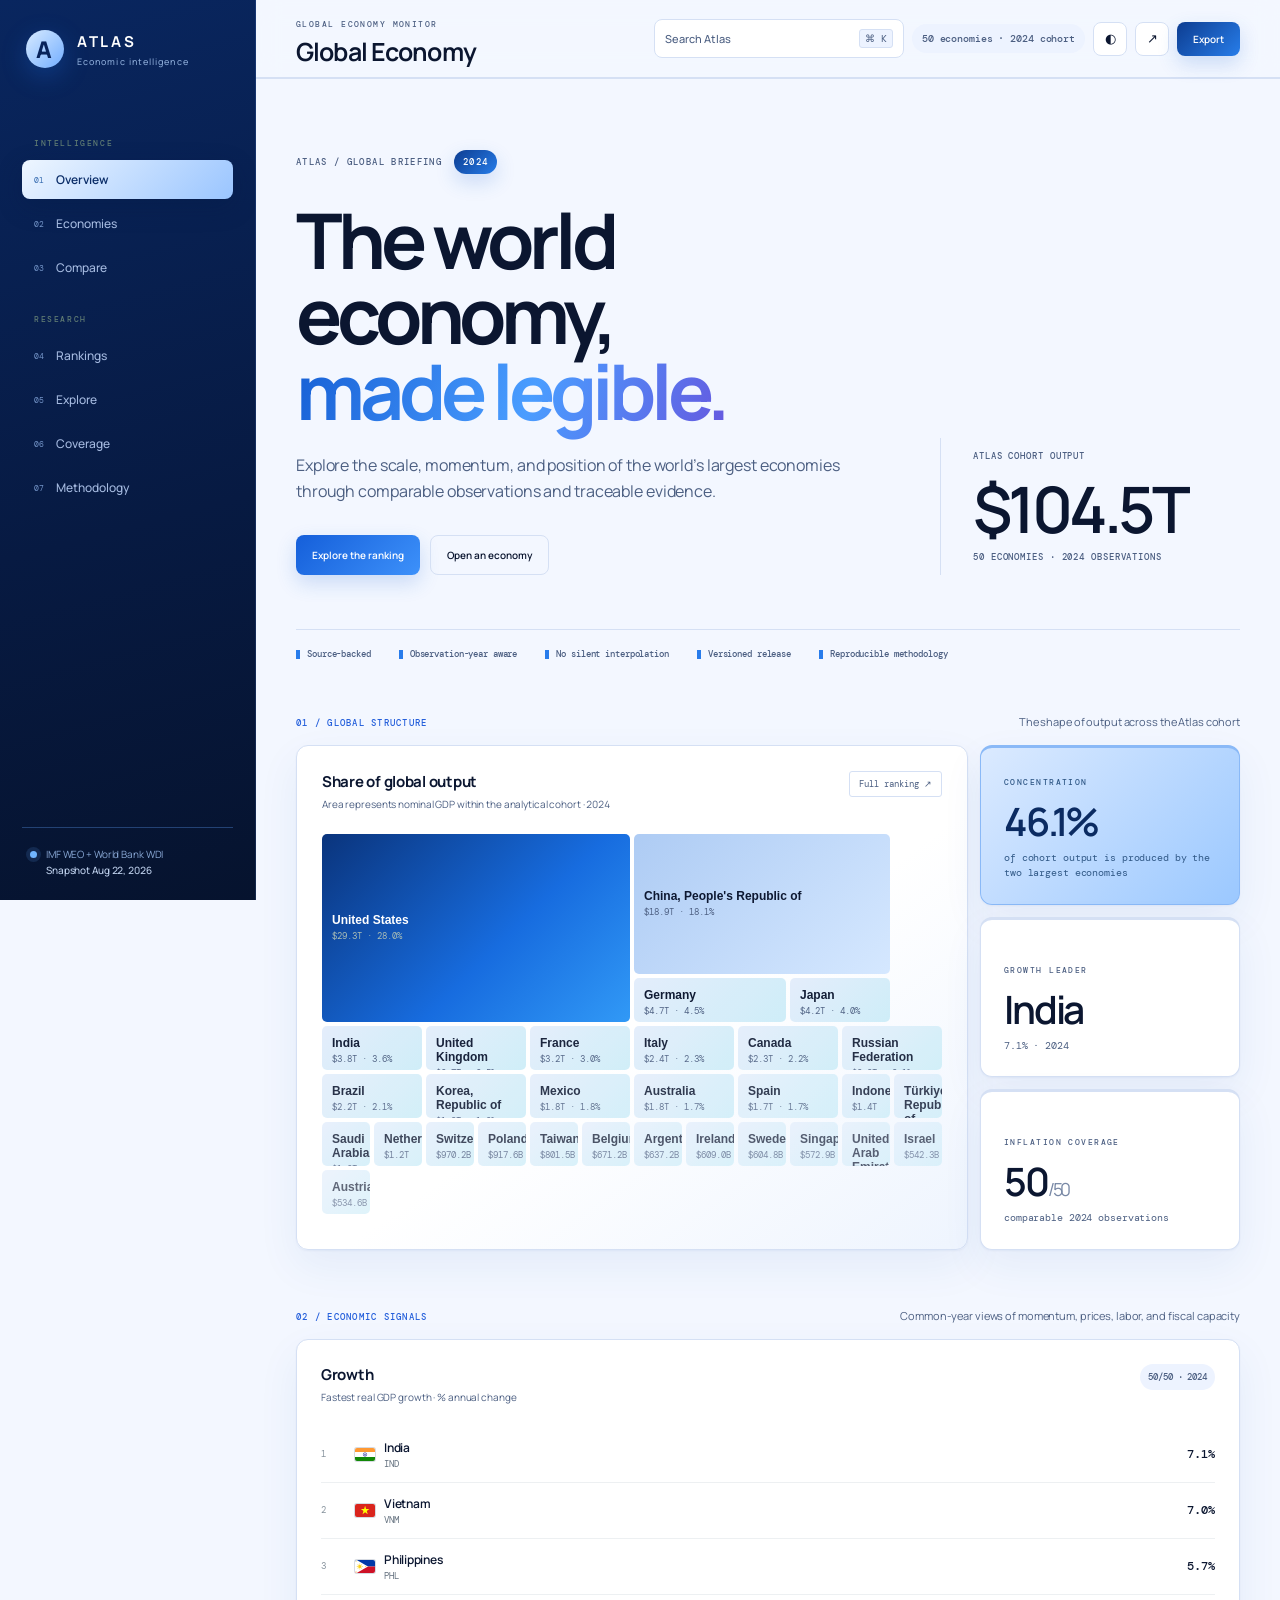
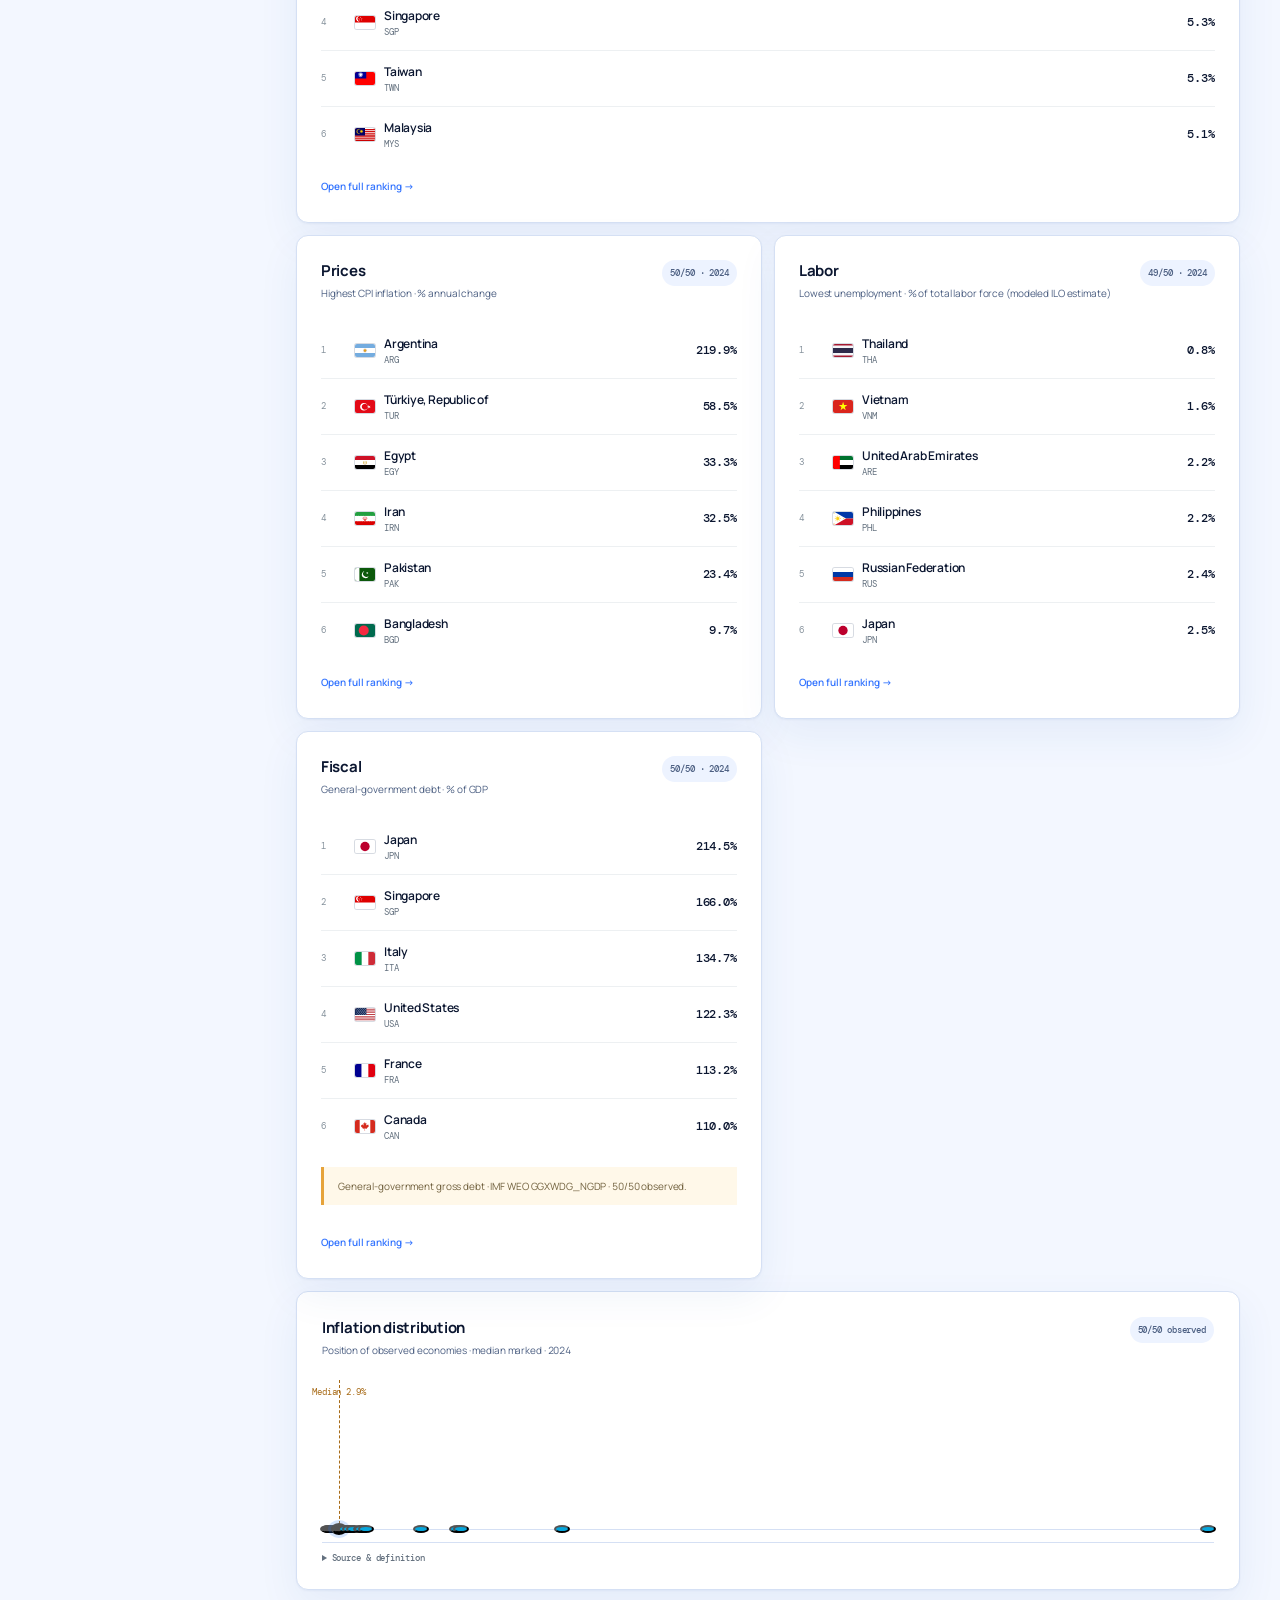
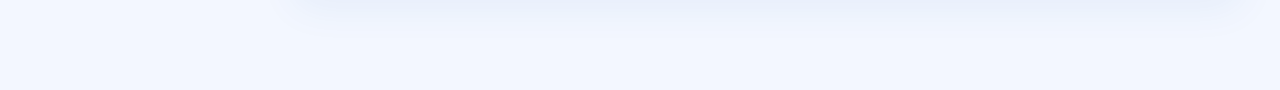
==== commit b62c7934: "harden Atlas worldwide ranking and governance foundation" ====
--- a/app/index.html
+++ b/app/index.html
@@ -8,7 +8,7 @@
   <meta property="og:description" content="A source-backed view of the structure and trajectory of the global economy." />
   <meta property="og:type" content="website" />
   <meta name="twitter:card" content="summary_large_image" />
-  <link rel="canonical" href="https://global-economic-intelligence.vercel.app/" />
+  <link rel="icon" href="data:image/svg+xml,%3Csvg xmlns='http://www.w3.org/2000/svg' viewBox='0 0 64 64'%3E%3Crect width='64' height='64' rx='14' fill='%231769e0'/%3E%3Cpath d='M18 48 28.5 16h7L46 48h-7.5l-2-7H27l-2 7Zm11-14h5.5L31.8 24Z' fill='white'/%3E%3C/svg%3E" />
   <title>ATLAS — Global Economic Intelligence</title>
   <link rel="preconnect" href="https://fonts.googleapis.com">
   <link rel="preconnect" href="https://fonts.gstatic.com" crossorigin>
--- a/app/styles.css
+++ b/app/styles.css
@@ -29,3 +29,9 @@
 .sidebar{background:linear-gradient(165deg,#09265f 0%,#071a42 58%,#06132e 100%);border-right-color:#79a8ff1f}.brand-mark{background:linear-gradient(135deg,#d8ebff,#72adff);color:#08235a;box-shadow:0 8px 26px #1f72e94d}.brand small,.sidebar-foot{color:#89a8d5}.sidebar nav button{color:#a5bae0}.sidebar nav button i{color:#7596ca}.sidebar nav button:hover{background:#ffffff0d}.sidebar nav button.active{background:linear-gradient(135deg,#eef6ff,#9ac5ff);color:#0b2d68;box-shadow:0 8px 24px #0019474d}.sidebar nav button.active i{color:#3268ae}.sidebar-foot{border-color:#234274}.sidebar-foot b{color:#c0d2ee}.sidebar-foot i{background:#70b5ff;box-shadow:0 0 0 4px #64acff24}
 .overview-mast h2 em{background:linear-gradient(110deg,#155ed4,#4a9dff 55%,#6658df);-webkit-background-clip:text;background-clip:text;color:transparent}.edition b,.download,.primary{background:linear-gradient(135deg,#0d3d91,#277de9);box-shadow:0 8px 20px #236bd333}.mast-actions .primary{background:linear-gradient(135deg,#155fda,#3d91fa)}.world-structure{background:linear-gradient(145deg,var(--surface) 55%,color-mix(in srgb,var(--accent) 8%,var(--surface)))}.tree-node{background:linear-gradient(135deg,color-mix(in srgb,var(--chart-1) 12%,var(--surface)),color-mix(in srgb,var(--chart-2) 20%,var(--surface)))}.tree-node:first-child{background:linear-gradient(135deg,#0a347c,#176cdf 58%,#3199f6)}.tree-node:nth-child(2){background:linear-gradient(135deg,color-mix(in srgb,#176cdf 35%,var(--surface)),color-mix(in srgb,#57a2ff 25%,var(--surface)))}.tree-node:hover,.tree-node:focus-visible{background:linear-gradient(135deg,color-mix(in srgb,var(--chart-1) 26%,var(--surface)),color-mix(in srgb,var(--chart-2) 32%,var(--surface)))}.hero-stat.featured{background:linear-gradient(135deg,#dbeaff,#9bc8ff);border-color:#8ab9f7;color:#0b2b62}.hero-stat.featured .eyebrow,.hero-stat.featured .micro{color:#315987}.country-hero,.economy-hero{background:linear-gradient(135deg,#092b69 0%,#1056bc 58%,#257fdc 100%);border-color:#4689dc;box-shadow:0 24px 55px #0a3f9930}.economy-hero .hero-number small,.country-hero p{color:#bed7fa}.hero-context{background:#85b8ff24}.hero-context div{background:#0a367270}.highlight{border-left-color:#348df7;background:linear-gradient(110deg,var(--surface),color-mix(in srgb,var(--accent) 6%,var(--surface)))}.ranking-summary{background:linear-gradient(135deg,#092b69,#176fd5)}.source-chip i,.trust-strip span:before{color:#287ceb;background:#287ceb}.kpi:after{background:linear-gradient(90deg,var(--accent),var(--chart-2))}.mode-tabs button.active,.tabs button.active{background:linear-gradient(135deg,#0d3d91,#287fe9);border-color:#287fe9}.command-dialog::backdrop{background:#020a19c7}.topbar{box-shadow:0 1px 0 var(--border)}
 .overview-mast h2{font-weight:700;line-height:.98;letter-spacing:-.065em}.overview-mast h2 em{font-weight:700;font-style:normal}.mast-figure strong,.hero-stat strong{font-weight:600;letter-spacing:-.055em}.topbar h1{font-weight:650;letter-spacing:-.035em}.brief h2{font-weight:650;line-height:1.04;letter-spacing:-.05em}.economy-hero h2{font-weight:700;letter-spacing:-.055em}.economy-hero .hero-number{font-weight:600;letter-spacing:-.055em}.brand-mark{font-weight:800}.panel h3,.rank-name,.country-cell{letter-spacing:-.018em}
+.country-flag{display:inline-block;object-fit:cover;border-radius:2px;box-shadow:0 0 0 1px rgb(10 35 75 / .16);flex:none}.flag-fallback{display:inline-grid;place-items:center;min-width:28px;height:18px;border:1px solid var(--border);border-radius:3px;font:500 7px var(--mono);color:var(--text-2);background:var(--surface-2)}.country-identity{display:inline-flex;align-items:center;gap:9px}.rank-name{display:flex;align-items:center;gap:9px}.rank-name>span{min-width:0}.hero-flag{display:inline-flex;padding:6px;background:#ffffffeb;border-radius:7px;box-shadow:0 8px 24px #001d5940;margin-bottom:18px}.hero-flag .country-flag{border-radius:3px}.economy-title{min-width:0}.chart-footnote{margin:13px 0 0;padding-top:10px;border-top:1px solid var(--border);font:400 9px/1.55 var(--mono);color:var(--text-3)}.series-label{font:700 9px var(--mono);paint-order:stroke;stroke:var(--surface);stroke-width:3px;stroke-linejoin:round}.country-series{stroke-width:2.4;transition:opacity .15s,stroke-width .15s}.chart:has(.country-series:hover) .country-series:not(:hover){opacity:.22}.country-series:hover{stroke-width:3.6}.chart-figure .legend{margin:-4px 0 14px}.chart-figure .legend span{display:inline-flex;align-items:center}.chart-figure .legend i{width:14px;height:3px;border-radius:2px}.chart .dot{opacity:.2;transition:opacity .15s,r .15s}.chart .dot:hover,.chart .dot:focus{opacity:1;r:5px}.chart-toolbar{justify-content:flex-end}
+.explorer-instrument{display:grid;grid-template-columns:minmax(0,1.5fr) minmax(300px,.5fr);gap:12px;margin-bottom:18px}.world-distribution{position:relative;height:210px;margin:18px 12px 0;border-bottom:1px solid var(--border)}.distribution-axis{position:absolute;bottom:-25px;left:0;right:0;display:flex;justify-content:space-between;font:9px var(--mono);color:var(--text-3)}.quartile-band{position:absolute;bottom:52px;height:34px;border-radius:4px;background:color-mix(in srgb,var(--accent) 15%,var(--surface-2));border:1px solid color-mix(in srgb,var(--accent) 25%,var(--border))}.quartile-band i{position:absolute;top:-8px;bottom:-8px;border-left:2px solid var(--accent)}.world-marker{position:absolute;bottom:49px;width:8px;height:40px;padding:0;border:0;border-left:2px solid var(--country-color);background:transparent;transform:translateX(-50%);cursor:pointer;opacity:.48}.world-marker:hover,.world-marker:focus,.world-marker.selected{opacity:1;border-left-width:4px;z-index:2}.world-marker.selected:after{content:"";position:absolute;left:-5px;top:-8px;width:8px;height:8px;border-radius:50%;background:var(--country-color)}.map-readiness-note{display:grid;grid-template-columns:140px 220px 1fr;gap:18px;align-items:center;margin:20px 0 46px;padding:18px 0;border-top:1px solid var(--border);border-bottom:1px solid var(--border)}.map-readiness-note strong{font-size:13px}.map-readiness-note p{margin:0;color:var(--text-2);font-size:11px;line-height:1.55}.position-strips{display:grid;gap:8px;margin:15px 0 12px}.position-row{display:grid;grid-template-columns:minmax(190px,.7fr) minmax(220px,1.3fr) 180px;gap:18px;align-items:center;padding:13px 16px;background:var(--surface);border:1px solid var(--border);border-radius:8px}.position-row>div:first-child b,.position-row>div:first-child span{display:block}.position-row>div:first-child b{font-size:11px}.position-row>div:first-child span,.position-row small{font:9px var(--mono);color:var(--text-2);margin-top:3px}.percentile-track{height:5px;background:var(--surface-3);position:relative;border-radius:999px}.percentile-track i{display:block;height:100%;background:linear-gradient(90deg,var(--chart-2),var(--accent));border-radius:999px}.percentile-track b{position:absolute;top:50%;width:22px;height:22px;display:grid;place-items:center;border-radius:50%;background:var(--surface);border:2px solid var(--accent);transform:translate(-50%,-50%);font:700 8px var(--mono)}.benchmark-table{margin:12px 0 48px}.benchmark-table summary{cursor:pointer;font:600 10px var(--mono);color:var(--brand-2);padding:10px 0}.milestone-grid{display:grid;grid-template-columns:repeat(4,1fr);gap:10px;margin:15px 0 48px}.milestone{padding:18px;background:var(--surface);border-top:3px solid var(--accent);border-radius:8px;box-shadow:var(--shadow-1)}.milestone span,.milestone small{display:block;color:var(--text-2);font:9px var(--mono)}.milestone strong{display:block;margin:12px 0 7px;font-size:21px}.matrix-table th .country-flag{vertical-align:middle;margin-right:6px}.matrix-table td b,.matrix-table td small,.matrix-table th small{display:block}.matrix-table td small,.matrix-table th small{margin-top:4px;color:var(--text-3);font:8px var(--mono)}.small-multiples{display:grid;grid-template-columns:repeat(2,minmax(0,1fr));gap:12px}.shared-legend{padding:12px 0 18px}.shared-legend span{display:inline-flex;align-items:center}.shared-legend i{width:14px;height:3px}.figure-caption{margin:12px 0 0;color:var(--text-2);font-size:10px;line-height:1.55}
+@media(max-width:900px){.explorer-instrument{grid-template-columns:1fr}.map-readiness-note{grid-template-columns:1fr}.position-row{grid-template-columns:1fr}.milestone-grid,.small-multiples{grid-template-columns:repeat(2,1fr)}}
+@media(max-width:560px){.milestone-grid,.small-multiples{grid-template-columns:1fr}.world-distribution{height:170px}.position-row{padding:12px}.matrix-table{overflow:auto}.map-readiness-note{margin-bottom:34px}}
+@media print{.sidebar,.topbar,.controls,.mode-tabs,.chart-toolbar,.mast-actions{display:none!important}.shell{display:block}#app{padding:0;max-width:none}.panel,.card{box-shadow:none;break-inside:avoid}.chart-footnote{color:#333}.country-series{stroke-width:2.2}.overview-mast h2 em{-webkit-text-fill-color:#155ed4}}
+.observation-class{display:inline-flex;padding:4px 7px;border-radius:999px;font:500 8px var(--mono);background:var(--surface-3);color:var(--text-2)}.class-actual{background:#e5f4ef;color:#276957}.class-estimate{background:#fff3da;color:#805f1c}.class-projection{background:#f4e9e8;color:#8a4f48}.class-imputed{background:#eee8f7;color:#684ba7}.ranking-direction{margin:0 0 10px;padding:9px 12px;border-left:3px solid var(--accent);background:var(--surface-2);font:500 9px var(--mono);color:var(--text-2)}
